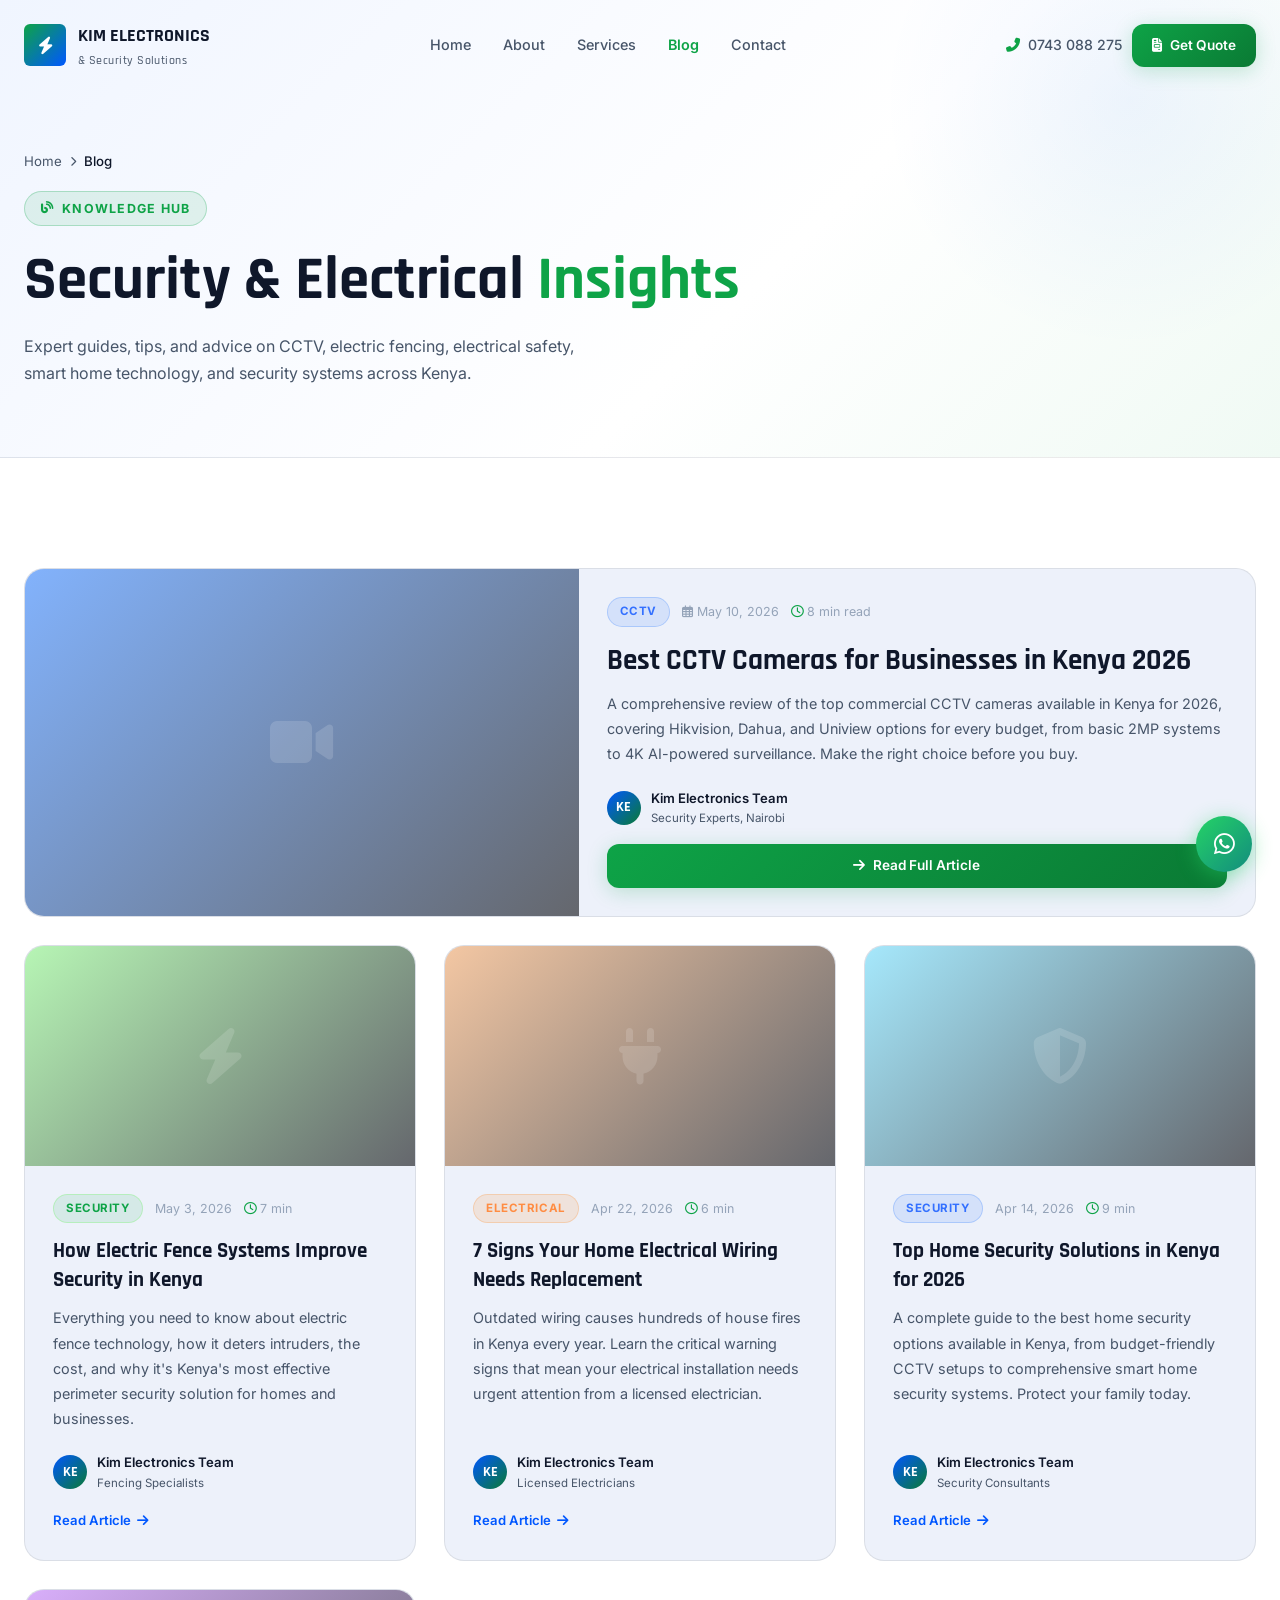
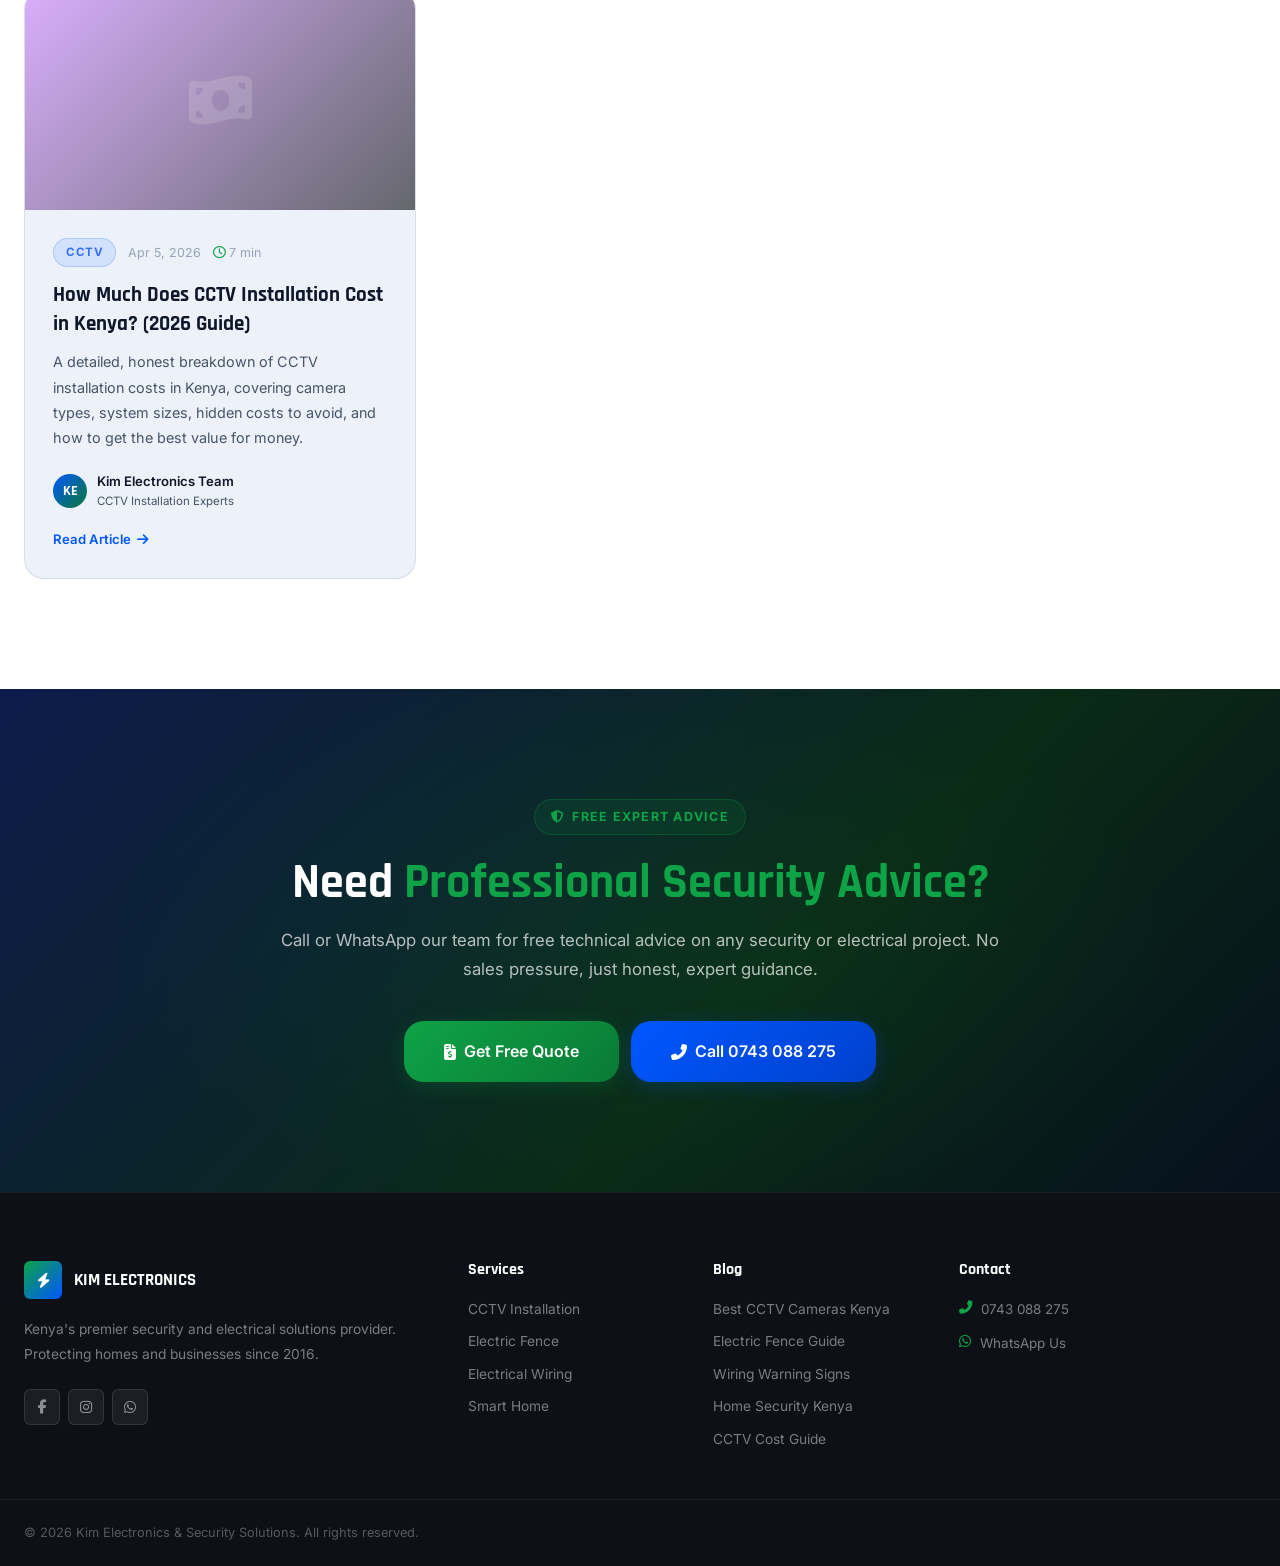
==== blog/index.html @ e2674913 "Initial commit: Kim Electronics & Security Solutions website Complete 14-file static website with wh" ====
<!DOCTYPE html>
<html lang="en">
<head>
  <meta charset="UTF-8">
  <meta name="viewport" content="width=device-width, initial-scale=1.0">
  <title>Security & Electrical Blog | Kim Electronics Kenya: Expert Tips & Guides</title>
  <meta name="description" content="Expert articles on CCTV installation, electric fencing, electrical safety, smart home technology and security systems in Kenya. Free guides from Kim Electronics.">
  <meta name="robots" content="index, follow">
  <link rel="canonical" href="https://kimelectronics.co.ke/blog/">
  <link rel="icon" type="image/svg+xml" href="../data:image/svg+xml,<svg xmlns='http://www.w3.org/2000/svg' viewBox='0 0 32 32'><rect width='32' height='32' rx='6' fill='%230066ff'/><text x='50%25' y='55%25' dominant-baseline='middle' text-anchor='middle' font-size='20' fill='%2339ff14'>⚡</text></svg>">
  <link rel="preconnect" href="https://fonts.googleapis.com">
  <link href="https://fonts.googleapis.com/css2?family=Inter:wght@300;400;500;600;700;800&family=Rajdhani:wght@400;500;600;700&display=swap" rel="stylesheet">
  <link rel="stylesheet" href="https://cdnjs.cloudflare.com/ajax/libs/font-awesome/6.5.0/css/all.min.css">
  <link rel="stylesheet" href="../css/style.css">
  <link rel="stylesheet" href="../css/blog.css">
</head>
<body>

<nav id="navbar">
  <div class="container">
    <div class="nav-inner">
      <a href="../index.html" class="nav-logo"><div class="nav-logo-icon"><i class="fas fa-bolt"></i></div><div class="nav-logo-text">KIM ELECTRONICS<span>& Security Solutions</span></div></a>
      <div class="nav-links"><a href="../index.html">Home</a><a href="../about.html">About</a><a href="../services.html">Services</a><a href="index.html" class="active">Blog</a><a href="../contact.html">Contact</a></div>
      <div class="nav-cta"><a href="tel:+254743088275" class="nav-phone"><i class="fas fa-phone-alt"></i> 0743 088 275</a><a href="../contact.html" class="btn btn-primary btn-sm"><i class="fas fa-file-invoice"></i> Get Quote</a></div>
      <button class="nav-toggle" id="nav-toggle" aria-label="Toggle menu"><span></span><span></span><span></span></button>
    </div>
    <div class="nav-mobile" id="nav-mobile"><a href="../index.html"><i class="fas fa-home"></i> Home</a><a href="../about.html"><i class="fas fa-info-circle"></i> About</a><a href="../services.html"><i class="fas fa-concierge-bell"></i> Services</a><a href="index.html"><i class="fas fa-blog"></i> Blog</a><a href="../contact.html"><i class="fas fa-envelope"></i> Contact</a><div class="mobile-cta"><a href="tel:+254743088275" class="btn btn-blue"><i class="fas fa-phone-alt"></i> Call Now</a><a href="https://wa.me/254743088275" class="btn btn-whatsapp" target="_blank" rel="noopener"><i class="fab fa-whatsapp"></i> WhatsApp</a></div></div>
  </div>
</nav>

<section class="page-header">
  <div class="container"><div class="page-header-content">
    <div class="breadcrumb"><a href="../index.html">Home</a><i class="fas fa-chevron-right"></i><span>Blog</span></div>
    <div class="section-tag"><i class="fas fa-blog"></i> Knowledge Hub</div>
    <h1>Security & Electrical <span class="highlight">Insights</span></h1>
    <p style="max-width:580px;color:var(--text-muted);margin-top:16px;">Expert guides, tips, and advice on CCTV, electric fencing, electrical safety, smart home technology, and security systems across Kenya.</p>
  </div></div>
</section>

<section class="section" style="background:var(--bg-primary)">
  <div class="container">
    <div class="blog-index-grid">

      <!-- Featured -->
      <article class="blog-index-card featured" data-aos>
        <div class="blog-index-thumb t1"><i class="fas fa-video" aria-hidden="true"></i></div>
        <div class="blog-index-body">
          <div class="blog-index-meta">
            <span class="blog-tag">CCTV</span>
            <span class="blog-date"><i class="far fa-calendar-alt"></i> May 10, 2026</span>
            <span class="blog-read-time"><i class="far fa-clock"></i> 8 min read</span>
          </div>
          <h2>Best CCTV Cameras for Businesses in Kenya 2026</h2>
          <p>A comprehensive review of the top commercial CCTV cameras available in Kenya for 2026, covering Hikvision, Dahua, and Uniview options for every budget, from basic 2MP systems to 4K AI-powered surveillance. Make the right choice before you buy.</p>
          <div class="blog-author">
            <div class="blog-author-avatar">KE</div>
            <div><div class="blog-author-name">Kim Electronics Team</div><div class="blog-author-role">Security Experts, Nairobi</div></div>
          </div>
          <a href="best-cctv-cameras-kenya.html" class="btn btn-primary btn-sm"><i class="fas fa-arrow-right"></i> Read Full Article</a>
        </div>
      </article>

      <!-- Post 2 -->
      <article class="blog-index-card" data-aos>
        <div class="blog-index-thumb t2"><i class="fas fa-bolt" aria-hidden="true"></i></div>
        <div class="blog-index-body">
          <div class="blog-index-meta"><span class="blog-tag green">Security</span><span class="blog-date">May 3, 2026</span><span class="blog-read-time"><i class="far fa-clock"></i> 7 min</span></div>
          <h2>How Electric Fence Systems Improve Security in Kenya</h2>
          <p>Everything you need to know about electric fence technology, how it deters intruders, the cost, and why it's Kenya's most effective perimeter security solution for homes and businesses.</p>
          <div class="blog-author"><div class="blog-author-avatar">KE</div><div><div class="blog-author-name">Kim Electronics Team</div><div class="blog-author-role">Fencing Specialists</div></div></div>
          <a href="electric-fence-security.html" class="blog-read-more">Read Article <i class="fas fa-arrow-right"></i></a>
        </div>
      </article>

      <!-- Post 3 -->
      <article class="blog-index-card" data-aos data-aos-delay="80">
        <div class="blog-index-thumb t3"><i class="fas fa-plug" aria-hidden="true"></i></div>
        <div class="blog-index-body">
          <div class="blog-index-meta"><span class="blog-tag" style="background:rgba(255,120,0,.12);border-color:rgba(255,120,0,.2);color:#ff8c42;">Electrical</span><span class="blog-date">Apr 22, 2026</span><span class="blog-read-time"><i class="far fa-clock"></i> 6 min</span></div>
          <h2>7 Signs Your Home Electrical Wiring Needs Replacement</h2>
          <p>Outdated wiring causes hundreds of house fires in Kenya every year. Learn the critical warning signs that mean your electrical installation needs urgent attention from a licensed electrician.</p>
          <div class="blog-author"><div class="blog-author-avatar">KE</div><div><div class="blog-author-name">Kim Electronics Team</div><div class="blog-author-role">Licensed Electricians</div></div></div>
          <a href="electrical-wiring-signs.html" class="blog-read-more">Read Article <i class="fas fa-arrow-right"></i></a>
        </div>
      </article>

      <!-- Post 4 -->
      <article class="blog-index-card" data-aos>
        <div class="blog-index-thumb t4"><i class="fas fa-shield-alt" aria-hidden="true"></i></div>
        <div class="blog-index-body">
          <div class="blog-index-meta"><span class="blog-tag">Security</span><span class="blog-date">Apr 14, 2026</span><span class="blog-read-time"><i class="far fa-clock"></i> 9 min</span></div>
          <h2>Top Home Security Solutions in Kenya for 2026</h2>
          <p>A complete guide to the best home security options available in Kenya, from budget-friendly CCTV setups to comprehensive smart home security systems. Protect your family today.</p>
          <div class="blog-author"><div class="blog-author-avatar">KE</div><div><div class="blog-author-name">Kim Electronics Team</div><div class="blog-author-role">Security Consultants</div></div></div>
          <a href="home-security-solutions-kenya.html" class="blog-read-more">Read Article <i class="fas fa-arrow-right"></i></a>
        </div>
      </article>

      <!-- Post 5 -->
      <article class="blog-index-card" data-aos data-aos-delay="80">
        <div class="blog-index-thumb t5"><i class="fas fa-money-bill-wave" aria-hidden="true"></i></div>
        <div class="blog-index-body">
          <div class="blog-index-meta"><span class="blog-tag">CCTV</span><span class="blog-date">Apr 5, 2026</span><span class="blog-read-time"><i class="far fa-clock"></i> 7 min</span></div>
          <h2>How Much Does CCTV Installation Cost in Kenya? (2026 Guide)</h2>
          <p>A detailed, honest breakdown of CCTV installation costs in Kenya, covering camera types, system sizes, hidden costs to avoid, and how to get the best value for money.</p>
          <div class="blog-author"><div class="blog-author-avatar">KE</div><div><div class="blog-author-name">Kim Electronics Team</div><div class="blog-author-role">CCTV Installation Experts</div></div></div>
          <a href="cctv-installation-cost-kenya.html" class="blog-read-more">Read Article <i class="fas fa-arrow-right"></i></a>
        </div>
      </article>

    </div>
  </div>
</section>

<!-- Newsletter / CTA -->
<section id="cta-section">
  <div class="container"><div class="cta-content" data-aos>
    <div class="section-tag" style="margin-bottom:20px;display:inline-flex"><i class="fas fa-shield-alt"></i> Free Expert Advice</div>
    <h2>Need <span class="highlight">Professional Security Advice?</span></h2>
    <p>Call or WhatsApp our team for free technical advice on any security or electrical project. No sales pressure, just honest, expert guidance.</p>
    <div class="cta-actions">
      <a href="../contact.html" class="btn btn-primary btn-lg"><i class="fas fa-file-invoice-dollar"></i> Get Free Quote</a>
      <a href="tel:+254743088275" class="btn btn-blue btn-lg"><i class="fas fa-phone-alt"></i> Call 0743 088 275</a>
    </div>
  </div></div>
</section>

<footer id="footer"><div class="footer-top"><div class="container"><div class="footer-grid">
  <div class="footer-brand"><div class="footer-logo"><div class="footer-logo-icon"><i class="fas fa-bolt"></i></div><span class="footer-logo-text">KIM ELECTRONICS</span></div><p>Kenya's premier security and electrical solutions provider. Protecting homes and businesses since 2016.</p><div class="footer-social"><a href="#" class="social-link"><i class="fab fa-facebook-f"></i></a><a href="#" class="social-link"><i class="fab fa-instagram"></i></a><a href="https://wa.me/254743088275" class="social-link" target="_blank"><i class="fab fa-whatsapp"></i></a></div></div>
  <div class="footer-col"><h4>Services</h4><div class="footer-links"><a href="../services.html#cctv">CCTV Installation</a><a href="../services.html#fence">Electric Fence</a><a href="../services.html#electrical">Electrical Wiring</a><a href="../services.html#smarthome">Smart Home</a></div></div>
  <div class="footer-col"><h4>Blog</h4><div class="footer-links"><a href="best-cctv-cameras-kenya.html">Best CCTV Cameras Kenya</a><a href="electric-fence-security.html">Electric Fence Guide</a><a href="electrical-wiring-signs.html">Wiring Warning Signs</a><a href="home-security-solutions-kenya.html">Home Security Kenya</a><a href="cctv-installation-cost-kenya.html">CCTV Cost Guide</a></div></div>
  <div class="footer-col"><h4>Contact</h4><div class="footer-contact-info"><div class="footer-contact-item"><i class="fas fa-phone-alt"></i><a href="tel:+254743088275">0743 088 275</a></div><div class="footer-contact-item"><i class="fab fa-whatsapp"></i><a href="https://wa.me/254743088275" target="_blank">WhatsApp Us</a></div></div></div>
</div></div></div><div class="footer-bottom"><div class="container"><div class="footer-bottom-inner"><div class="footer-copy">&copy; 2026 Kim Electronics & Security Solutions. All rights reserved.</div></div></div></div></footer>

<div id="whatsapp-float"><a href="https://wa.me/254743088275" class="whatsapp-btn" target="_blank" rel="noopener" aria-label="Chat on WhatsApp"><i class="fab fa-whatsapp"></i></a></div>

<script>
const nt=document.getElementById('nav-toggle'),nm=document.getElementById('nav-mobile');
if(nt&&nm){nt.addEventListener('click',()=>{const o=nm.style.display==='flex';nm.style.display=o?'none':'flex';nt.classList.toggle('open',!o);});}
window.addEventListener('scroll',()=>{document.getElementById('navbar').classList.toggle('scrolled',window.scrollY>60)},{passive:true});
const obs=new IntersectionObserver(e=>{e.forEach(en=>{if(en.isIntersecting){setTimeout(()=>en.target.classList.add('aos-animate'),parseInt(en.target.dataset.aosDelay||0));obs.unobserve(en.target);}});},{threshold:.1});
document.querySelectorAll('[data-aos]').forEach(el=>obs.observe(el));
</script>
</body>
</html>
---- css/style.css ----
/* =================================================================
   KIM ELECTRONICS & SECURITY SOLUTIONS — Main Stylesheet
   Light / White Theme
   ================================================================= */

@import url('https://fonts.googleapis.com/css2?family=Inter:wght@300;400;500;600;700;800&family=Rajdhani:wght@400;500;600;700&display=swap');

/* ── Variables ─────────────────────────────────────────────────── */
:root {
  /* Backgrounds — LIGHT */
  --bg-primary:   #ffffff;
  --bg-secondary: #f4f7fd;
  --bg-surface:   #edf1fa;
  --bg-surface-2: #e2e8f6;
  --bg-card:      #ffffff;

  /* Blue */
  --blue:         #0057ff;
  --blue-dark:    #0041cc;
  --blue-light:   #3370ff;
  --blue-glow:    rgba(0,87,255,0.10);
  --blue-glow-s:  rgba(0,87,255,0.22);

  /* Green — darker for white bg readability */
  --green:        #0ea347;
  --green-dark:   #0a7a34;
  --green-light:  #15c457;
  --green-glow:   rgba(14,163,71,0.10);
  --green-glow-s: rgba(14,163,71,0.22);

  /* Text */
  --white:        #ffffff;
  --text:         #0f172a;
  --text-muted:   #475569;
  --text-dim:     #94a3b8;

  /* Borders */
  --border:       rgba(0,0,0,0.08);
  --border-md:    rgba(0,0,0,0.14);

  /* Font families */
  --font-display: 'Rajdhani', sans-serif;
  --font-body:    'Inter', sans-serif;

  /* Radii */
  --radius-sm:    6px;
  --radius-md:    12px;
  --radius-lg:    20px;
  --radius-xl:    32px;

  /* Shadows */
  --shadow-sm:    0 2px 12px rgba(0,0,0,.06);
  --shadow-md:    0 8px 40px rgba(0,0,0,.10);
  --shadow-lg:    0 20px 80px rgba(0,0,0,.12);
  --shadow-blue:  0 8px 40px rgba(0,87,255,.15);
  --shadow-green: 0 8px 40px rgba(14,163,71,.15);

  /* Transitions */
  --t:            all .3s ease;
  --t-fast:       all .15s ease;
  --t-slow:       all .6s cubic-bezier(.25,.8,.25,1);

  --section-py:   110px;
}

/* ── Reset ─────────────────────────────────────────────────────── */
*, *::before, *::after { box-sizing: border-box; margin: 0; padding: 0; }
html { scroll-behavior: smooth; font-size: 16px; }
body {
  font-family: var(--font-body);
  background: var(--bg-primary);
  color: var(--text);
  line-height: 1.7;
  overflow-x: hidden;
}
a { color: inherit; text-decoration: none; }
img { max-width: 100%; display: block; }
ul { list-style: none; }
button, input, textarea, select { font-family: var(--font-body); border: none; outline: none; }
button { cursor: pointer; }

/* ── Typography ────────────────────────────────────────────────── */
h1,h2,h3,h4,h5 {
  font-family: var(--font-display);
  font-weight: 700;
  line-height: 1.2;
  color: var(--text);
}
h1 { font-size: clamp(2.2rem, 5vw, 3.8rem); }
h2 { font-size: clamp(1.8rem, 3.5vw, 2.8rem); }
h3 { font-size: clamp(1.2rem, 2vw, 1.55rem); }
h4 { font-size: 1.1rem; }
p  { color: var(--text-muted); }

/* ── Utilities ─────────────────────────────────────────────────── */
.container    { max-width: 1280px; margin: 0 auto; padding: 0 24px; }
.container-sm { max-width: 900px; margin: 0 auto; padding: 0 24px; }
.section      { padding: var(--section-py) 0; }
.section-sm   { padding: 70px 0; }

.section-tag {
  display: inline-flex; align-items: center; gap: 8px;
  background: var(--green-glow);
  border: 1px solid rgba(14,163,71,.25);
  color: var(--green);
  font-size: .78rem; font-weight: 700; letter-spacing: .1em;
  text-transform: uppercase; padding: 6px 16px; border-radius: 50px;
  margin-bottom: 18px;
}
.section-header { margin-bottom: 60px; }
.section-header.center { text-align: center; }
.section-header h2 { margin-bottom: 14px; }
.section-header p { color: var(--text-muted); max-width: 620px; font-size: 1.05rem; }
.section-header.center p { margin: 0 auto; }

.highlight      { color: var(--green); }
.highlight-blue { color: var(--blue-light); }

.badge {
  display: inline-block;
  background: var(--blue-glow); border: 1px solid rgba(0,87,255,.2);
  color: var(--blue); font-size: .75rem; font-weight: 600;
  padding: 4px 12px; border-radius: 50px;
}

/* ── Buttons ───────────────────────────────────────────────────── */
.btn {
  display: inline-flex; align-items: center; justify-content: center; gap: 8px;
  padding: 14px 30px; border-radius: var(--radius-md);
  font-weight: 600; font-size: .95rem;
  transition: var(--t); white-space: nowrap;
  position: relative; overflow: hidden;
}
.btn-primary {
  background: linear-gradient(135deg, var(--green), var(--green-dark));
  color: #ffffff;
  box-shadow: 0 4px 20px var(--green-glow-s);
}
.btn-primary:hover { box-shadow: 0 8px 40px rgba(14,163,71,.4); transform: translateY(-2px); }
.btn-blue {
  background: linear-gradient(135deg, var(--blue), var(--blue-dark));
  color: #ffffff; box-shadow: 0 4px 20px var(--blue-glow-s);
}
.btn-blue:hover { box-shadow: 0 8px 40px rgba(0,87,255,.4); transform: translateY(-2px); }
.btn-outline {
  background: transparent; border: 2px solid var(--border-md); color: var(--text);
}
.btn-outline:hover { border-color: var(--green); color: var(--green); }
.btn-whatsapp {
  background: linear-gradient(135deg, #25d366, #128c7e);
  color: #ffffff; box-shadow: 0 4px 20px rgba(37,211,102,.25);
}
.btn-whatsapp:hover { box-shadow: 0 8px 40px rgba(37,211,102,.45); transform: translateY(-2px); }
.btn-lg { padding: 17px 40px; font-size: 1rem; border-radius: var(--radius-lg); }
.btn-sm { padding: 10px 20px; font-size: .85rem; }

/* ── Navigation ────────────────────────────────────────────────── */
#navbar {
  position: fixed; top: 0; left: 0; right: 0; z-index: 1000;
  padding: 20px 0; transition: var(--t-slow);
}
#navbar.scrolled {
  background: rgba(255,255,255,.97);
  backdrop-filter: blur(20px);
  padding: 12px 0;
  border-bottom: 1px solid var(--border);
  box-shadow: 0 4px 24px rgba(0,0,0,.06);
}
.nav-inner {
  display: flex; align-items: center; justify-content: space-between; gap: 24px;
}
.nav-logo { display: flex; align-items: center; gap: 12px; flex-shrink: 0; }
.nav-logo-icon {
  width: 42px; height: 42px;
  background: linear-gradient(135deg, var(--green), var(--blue));
  border-radius: var(--radius-sm);
  display: flex; align-items: center; justify-content: center;
  font-size: 1.1rem; color: #fff;
}
.nav-logo-text {
  font-family: var(--font-display); font-weight: 700; font-size: 1.15rem;
  color: var(--text);
}
.nav-logo-text span { color: var(--text-muted); display: block; font-size: .72rem; font-weight: 500; letter-spacing: .04em; }
.nav-links { display: flex; align-items: center; gap: 4px; }
.nav-links a {
  padding: 8px 14px; border-radius: var(--radius-sm);
  font-size: .9rem; font-weight: 500; color: var(--text-muted); transition: var(--t-fast);
}
.nav-links a:hover, .nav-links a.active { color: var(--text); }
.nav-links a.active {
  color: var(--green); font-weight: 600;
}
.nav-cta { display: flex; align-items: center; gap: 10px; }
.nav-phone { display: flex; align-items: center; gap: 8px; color: var(--text-muted); font-size: .88rem; font-weight: 500; transition: var(--t-fast); }
.nav-phone:hover { color: var(--green); }
.nav-phone i { color: var(--green); }
.nav-toggle { display: none; flex-direction: column; gap: 5px; background: none; padding: 6px; }
.nav-toggle span { display: block; width: 24px; height: 2px; background: var(--text); border-radius: 2px; transition: var(--t); }
.nav-toggle.open span:nth-child(1) { transform: rotate(45deg) translate(5px,5px); }
.nav-toggle.open span:nth-child(2) { opacity: 0; }
.nav-toggle.open span:nth-child(3) { transform: rotate(-45deg) translate(5px,-5px); }
.nav-mobile {
  display: none; flex-direction: column; gap: 4px;
  background: var(--bg-primary); border-top: 1px solid var(--border);
  padding: 16px 24px; margin-top: 12px; box-shadow: 0 8px 24px rgba(0,0,0,.08);
}
.nav-mobile a { padding: 12px 16px; border-radius: var(--radius-sm); font-weight: 500; color: var(--text-muted); transition: var(--t-fast); display: flex; align-items: center; gap: 10px; }
.nav-mobile a:hover { background: var(--bg-secondary); color: var(--text); }
.nav-mobile .mobile-cta { margin-top: 12px; display: flex; flex-direction: column; gap: 10px; }

/* ── Hero Section ──────────────────────────────────────────────── */
#hero {
  min-height: 100vh;
  background: linear-gradient(150deg, #f0f5ff 0%, #ffffff 55%, #f0faf4 100%);
  display: flex; align-items: center;
  padding: 120px 0 80px;
  position: relative; overflow: hidden;
}
#hero::before {
  content: '';
  position: absolute; top: -200px; right: -200px;
  width: 700px; height: 700px; border-radius: 50%;
  background: radial-gradient(circle, rgba(0,87,255,.06) 0%, transparent 70%);
  pointer-events: none;
}
#hero::after {
  content: '';
  position: absolute; bottom: -100px; left: -100px;
  width: 500px; height: 500px; border-radius: 50%;
  background: radial-gradient(circle, rgba(14,163,71,.06) 0%, transparent 70%);
  pointer-events: none;
}
.hero-grid {
  display: grid; grid-template-columns: 1fr 1fr;
  gap: 60px; align-items: center;
  position: relative; z-index: 1;
}
.hero-content {}
.hero-tag {
  display: inline-flex; align-items: center; gap: 10px;
  background: rgba(14,163,71,.08); border: 1px solid rgba(14,163,71,.2);
  color: var(--green); font-size: .78rem; font-weight: 700; letter-spacing: .1em;
  text-transform: uppercase; padding: 8px 18px; border-radius: 50px; margin-bottom: 24px;
}
.hero-tag-dot {
  width: 8px; height: 8px; border-radius: 50%; background: var(--green);
  animation: pulse-green 2s infinite;
}
@keyframes pulse-green {
  0%,100% { box-shadow: 0 0 0 0 rgba(14,163,71,.5); }
  50%      { box-shadow: 0 0 0 8px rgba(14,163,71,0); }
}
.hero-title { margin-bottom: 20px; letter-spacing: -.01em; color: var(--text); }
.hero-title .line-2 { color: var(--green); }
.hero-subtitle { font-size: clamp(.95rem, 1.6vw, 1.1rem); color: var(--text-muted); max-width: 560px; margin-bottom: 36px; line-height: 1.8; }
.hero-actions { display: flex; flex-wrap: wrap; gap: 12px; margin-bottom: 50px; }
.hero-stats { display: flex; flex-wrap: wrap; gap: 36px; }
.hero-stat { display: flex; flex-direction: column; gap: 4px; }
.hero-stat-num { font-family: var(--font-display); font-size: 2rem; font-weight: 700; color: var(--text); line-height: 1; }
.hero-stat-num span { color: var(--green); }
.hero-stat-label { font-size: .78rem; color: var(--text-muted); font-weight: 500; letter-spacing: .05em; text-transform: uppercase; }

/* Hero visual */
.hero-visual { position: relative; }
.hero-img-frame {
  border-radius: var(--radius-xl);
  overflow: hidden;
  box-shadow: var(--shadow-lg), 0 0 0 6px rgba(255,255,255,.8);
  aspect-ratio: 4/5;
  position: relative;
}
.hero-img-frame img { width: 100%; height: 100%; object-fit: cover; }
.hero-img-frame::after {
  content: '';
  position: absolute; inset: 0;
  background: linear-gradient(180deg, transparent 60%, rgba(0,0,0,.25) 100%);
}
.hero-float-badge {
  position: absolute; z-index: 2;
  background: #ffffff;
  border: 1px solid var(--border);
  border-radius: var(--radius-md);
  padding: 14px 18px;
  display: flex; align-items: center; gap: 12px;
  box-shadow: var(--shadow-md);
}
.hero-float-badge.b1 { bottom: 28px; left: -24px; }
.hero-float-badge.b2 { top: 32px; right: -24px; }
.hero-float-icon {
  width: 40px; height: 40px; border-radius: var(--radius-sm); flex-shrink: 0;
  display: flex; align-items: center; justify-content: center; font-size: 1.1rem;
}
.hero-float-icon.green { background: rgba(14,163,71,.1); color: var(--green); }
.hero-float-icon.blue  { background: var(--blue-glow); color: var(--blue); }
.hero-float-num  { font-family: var(--font-display); font-size: 1.35rem; font-weight: 700; color: var(--text); line-height: 1; }
.hero-float-lbl  { font-size: .74rem; color: var(--text-muted); margin-top: 2px; }

/* ── Trust Bar ─────────────────────────────────────────────────── */
#trust-bar {
  background: var(--bg-secondary);
  border-top: 1px solid var(--border);
  border-bottom: 1px solid var(--border);
  padding: 22px 0;
}
.trust-inner { display: flex; align-items: center; justify-content: space-between; gap: 24px; flex-wrap: wrap; }
.trust-label { color: var(--text-dim); font-size: .78rem; font-weight: 700; letter-spacing: .08em; text-transform: uppercase; white-space: nowrap; }
.trust-logos { display: flex; align-items: center; gap: 32px; flex-wrap: wrap; }
.trust-logo { display: flex; align-items: center; gap: 7px; color: var(--text-dim); font-size: .82rem; font-weight: 600; transition: var(--t); }
.trust-logo:hover { color: var(--text-muted); }
.trust-logo i { font-size: 1rem; color: var(--green); }

/* ── Stats Section ─────────────────────────────────────────────── */
#stats {
  background: var(--bg-primary);
  padding: 80px 0;
  border-bottom: 1px solid var(--border);
}
.stats-grid { display: grid; grid-template-columns: repeat(4, 1fr); gap: 0; }
.stat-card {
  text-align: center; padding: 40px 24px;
  border-right: 1px solid var(--border);
  transition: var(--t);
}
.stat-card:last-child { border-right: none; }
.stat-card:hover { background: var(--bg-secondary); }
.stat-icon {
  width: 56px; height: 56px; border-radius: var(--radius-md);
  background: var(--green-glow); border: 1px solid rgba(14,163,71,.2);
  display: flex; align-items: center; justify-content: center;
  margin: 0 auto 18px; font-size: 1.35rem; color: var(--green);
}
.stat-number { font-family: var(--font-display); font-size: 3rem; font-weight: 700; color: var(--text); line-height: 1; margin-bottom: 8px; }
.stat-number .suffix { color: var(--green); }
.stat-label { color: var(--text-muted); font-size: .88rem; font-weight: 500; }

/* ── About Section ─────────────────────────────────────────────── */
#about { background: var(--bg-secondary); }
.about-grid { display: grid; grid-template-columns: 1fr 1fr; gap: 80px; align-items: center; }
.about-visual { position: relative; }
.about-img-wrap {
  border-radius: var(--radius-xl);
  overflow: hidden; aspect-ratio: 4/5;
  box-shadow: var(--shadow-lg);
  position: relative;
}
.about-img-wrap img { width: 100%; height: 100%; object-fit: cover; }
.about-badge-1, .about-badge-2 {
  position: absolute; z-index: 2;
  background: var(--bg-card); border: 1px solid var(--border);
  border-radius: var(--radius-md); padding: 14px 20px;
  display: flex; align-items: center; gap: 12px;
  box-shadow: var(--shadow-md);
}
.about-badge-1 { bottom: 28px; left: -30px; }
.about-badge-2 { top: 36px; right: -30px; }
.about-badge-icon {
  width: 38px; height: 38px; border-radius: var(--radius-sm); flex-shrink: 0;
  display: flex; align-items: center; justify-content: center; font-size: 1rem;
}
.about-badge-icon        { background: var(--green-glow); border: 1px solid rgba(14,163,71,.2); color: var(--green); }
.about-badge-icon.blue   { background: var(--blue-glow); border-color: rgba(0,87,255,.2); color: var(--blue); }
.about-badge-num { font-family: var(--font-display); font-size: 1.3rem; font-weight: 700; color: var(--text); line-height: 1; }
.about-badge-txt { font-size: .74rem; color: var(--text-muted); font-weight: 500; margin-top: 2px; }

.about-content h2 { margin-bottom: 18px; }
.about-content > p { color: var(--text-muted); font-size: 1rem; margin-bottom: 14px; }
.about-features { display: grid; grid-template-columns: 1fr 1fr; gap: 14px; margin: 28px 0 36px; }
.about-feature { display: flex; align-items: flex-start; gap: 12px; }
.about-feature-icon {
  width: 34px; height: 34px; flex-shrink: 0;
  background: var(--green-glow); border: 1px solid rgba(14,163,71,.2);
  border-radius: var(--radius-sm); display: flex; align-items: center; justify-content: center;
  color: var(--green); font-size: .88rem;
}
.about-feature h4 { font-size: .92rem; margin-bottom: 3px; color: var(--text); }
.about-feature p  { font-size: .81rem; color: var(--text-muted); }

/* ── Services ──────────────────────────────────────────────────── */
#services { background: var(--bg-primary); }
.services-grid { display: grid; grid-template-columns: repeat(auto-fill, minmax(280px, 1fr)); gap: 20px; }
.service-card {
  background: var(--bg-card);
  border: 1px solid var(--border);
  border-radius: var(--radius-lg);
  padding: 30px 26px;
  transition: var(--t); cursor: default;
  box-shadow: var(--shadow-sm);
}
.service-card:hover {
  border-color: rgba(14,163,71,.3);
  transform: translateY(-6px);
  box-shadow: var(--shadow-md), 0 0 0 3px rgba(14,163,71,.06);
}
.service-card-top { display: flex; align-items: flex-start; justify-content: space-between; margin-bottom: 18px; }
.service-icon {
  width: 56px; height: 56px; border-radius: var(--radius-md);
  background: var(--green-glow); border: 1px solid rgba(14,163,71,.2);
  display: flex; align-items: center; justify-content: center;
  font-size: 1.4rem; color: var(--green); transition: var(--t);
}
.service-card:hover .service-icon { background: rgba(14,163,71,.18); box-shadow: 0 0 20px var(--green-glow-s); }
.service-num { font-family: var(--font-display); font-size: 2.8rem; font-weight: 700; color: rgba(0,0,0,.05); line-height: 1; }
.service-card h3 { font-size: 1.1rem; margin-bottom: 8px; color: var(--text); }
.service-card p  { font-size: .87rem; color: var(--text-muted); line-height: 1.7; margin-bottom: 18px; }
.service-features { display: flex; flex-direction: column; gap: 7px; }
.service-feature { display: flex; align-items: center; gap: 8px; font-size: .81rem; color: var(--text-muted); }
.service-feature i { color: var(--green); font-size: .7rem; flex-shrink: 0; }
.service-cta-row { margin-top: 20px; padding-top: 18px; border-top: 1px solid var(--border); }
.service-link { display: inline-flex; align-items: center; gap: 7px; color: var(--green); font-size: .87rem; font-weight: 600; transition: var(--t-fast); }
.service-link:hover { gap: 13px; }

/* ── Why Choose Us ─────────────────────────────────────────────── */
#why { background: var(--bg-secondary); }
.why-grid { display: grid; grid-template-columns: 1fr 1fr; gap: 60px; align-items: center; }
.why-left h2 { margin-bottom: 18px; }
.why-left > p { color: var(--text-muted); font-size: 1rem; margin-bottom: 36px; }
.why-features { display: flex; flex-direction: column; gap: 16px; }
.why-feature {
  display: flex; align-items: flex-start; gap: 16px; padding: 18px 20px;
  background: var(--bg-card); border: 1px solid var(--border);
  border-radius: var(--radius-md); transition: var(--t); box-shadow: var(--shadow-sm);
}
.why-feature:hover { border-color: rgba(14,163,71,.25); box-shadow: var(--shadow-md); }
.why-feature-icon {
  width: 46px; height: 46px; flex-shrink: 0; border-radius: var(--radius-sm);
  display: flex; align-items: center; justify-content: center; font-size: 1.1rem;
}
.why-feature-icon.green { background: var(--green-glow); border: 1px solid rgba(14,163,71,.2); color: var(--green); }
.why-feature-icon.blue  { background: var(--blue-glow); border: 1px solid rgba(0,87,255,.2); color: var(--blue); }
.why-feature h4 { margin-bottom: 4px; font-size: .97rem; color: var(--text); }
.why-feature p  { font-size: .84rem; color: var(--text-muted); }
.why-right-grid { display: grid; grid-template-columns: 1fr 1fr; gap: 16px; }
.why-card {
  background: var(--bg-card); border: 1px solid var(--border); border-radius: var(--radius-lg);
  padding: 26px 22px; text-align: center; transition: var(--t); box-shadow: var(--shadow-sm);
}
.why-card:hover { border-color: rgba(0,87,255,.2); transform: translateY(-4px); box-shadow: var(--shadow-blue); }
.why-card.featured {
  background: linear-gradient(135deg, rgba(0,87,255,.05), rgba(14,163,71,.04));
  border-color: rgba(0,87,255,.15); grid-column: span 2;
}
.why-card-icon { width: 60px; height: 60px; border-radius: var(--radius-md); margin: 0 auto 14px; display: flex; align-items: center; justify-content: center; font-size: 1.5rem; }
.why-card-icon.green { background: var(--green-glow); border: 1px solid rgba(14,163,71,.2); color: var(--green); }
.why-card-icon.blue  { background: var(--blue-glow); border: 1px solid rgba(0,87,255,.2); color: var(--blue); }
.why-card h4 { margin-bottom: 8px; color: var(--text); font-size: .97rem; }
.why-card p  { font-size: .82rem; color: var(--text-muted); }

/* ── Gallery ───────────────────────────────────────────────────── */
#gallery { background: var(--bg-primary); }
.gallery-filter { display: flex; flex-wrap: wrap; gap: 10px; margin-bottom: 36px; }
.filter-btn {
  padding: 8px 20px; border-radius: 50px;
  background: var(--bg-secondary); border: 1px solid var(--border);
  color: var(--text-muted); font-size: .84rem; font-weight: 500; transition: var(--t-fast);
}
.filter-btn:hover, .filter-btn.active {
  background: var(--green-glow); border-color: rgba(14,163,71,.3); color: var(--green);
}
.gallery-grid {
  display: grid; grid-template-columns: repeat(3, 1fr);
  gap: 14px;
}
.gallery-item {
  position: relative; border-radius: var(--radius-md); overflow: hidden;
  cursor: pointer; aspect-ratio: 4/3;
  box-shadow: var(--shadow-sm); transition: var(--t);
}
.gallery-item:nth-child(1) { grid-column: span 2; aspect-ratio: 16/9; }
.gallery-item:nth-child(5) { grid-column: span 2; aspect-ratio: 16/9; }
.gallery-item:hover { transform: scale(1.02); box-shadow: var(--shadow-md); }
.gallery-item img { width: 100%; height: 100%; object-fit: cover; display: block; }
.gallery-item .gallery-bg {
  width: 100%; height: 100%;
  display: flex; align-items: center; justify-content: center;
  font-size: 3rem; color: rgba(255,255,255,.5);
  position: relative;
}
.gallery-item .gallery-bg::before { content: ''; position: absolute; inset: 0; }
.gallery-bg.cctv::before    { background: linear-gradient(135deg, rgba(0,87,255,.55), rgba(10,11,15,.7)); }
.gallery-bg.fence::before   { background: linear-gradient(135deg, rgba(14,163,71,.45), rgba(10,11,15,.7)); }
.gallery-bg.electric::before{ background: linear-gradient(135deg, rgba(255,160,0,.5), rgba(10,11,15,.7)); }
.gallery-bg.smart::before   { background: linear-gradient(135deg, rgba(0,180,255,.5), rgba(10,11,15,.7)); }
.gallery-bg.network::before { background: linear-gradient(135deg, rgba(0,220,160,.4), rgba(10,11,15,.7)); }
.gallery-overlay {
  position: absolute; inset: 0; z-index: 1;
  background: rgba(0,0,0,0); transition: var(--t);
  display: flex; align-items: flex-end;
}
.gallery-item:hover .gallery-overlay { background: rgba(0,0,0,.45); }
.gallery-info { padding: 18px; opacity: 0; transform: translateY(8px); transition: var(--t); }
.gallery-item:hover .gallery-info { opacity: 1; transform: translateY(0); }
.gallery-info h4 { font-size: .92rem; color: #fff; margin-bottom: 3px; }
.gallery-info p  { font-size: .77rem; color: rgba(255,255,255,.75); }
.gallery-zoom {
  position: absolute; top: 12px; right: 12px; z-index: 2;
  width: 34px; height: 34px; border-radius: 50%;
  background: rgba(255,255,255,.9); backdrop-filter: blur(4px);
  display: flex; align-items: center; justify-content: center;
  color: var(--text); font-size: .85rem;
  opacity: 0; transform: scale(.8); transition: var(--t);
}
.gallery-item:hover .gallery-zoom { opacity: 1; transform: scale(1); }

/* ── Videos Section ────────────────────────────────────────────── */
#videos { background: var(--bg-secondary); }
.videos-grid { display: grid; grid-template-columns: repeat(3, 1fr); gap: 24px; }
.video-card {
  background: var(--bg-card); border: 1px solid var(--border);
  border-radius: var(--radius-lg); overflow: hidden;
  box-shadow: var(--shadow-sm); transition: var(--t);
}
.video-card:hover { transform: translateY(-5px); box-shadow: var(--shadow-md); }
.video-thumb {
  position: relative; aspect-ratio: 16/9;
  display: flex; align-items: center; justify-content: center;
  overflow: hidden;
}
.video-thumb img { position: absolute; inset: 0; width: 100%; height: 100%; object-fit: cover; }
.video-thumb-bg {
  width: 100%; height: 100%;
  display: flex; align-items: center; justify-content: center;
}
.video-thumb-bg.v1 { background: linear-gradient(135deg, #0d1b4b, #0057ff55); }
.video-thumb-bg.v2 { background: linear-gradient(135deg, #0d2a1a, #0ea34755); }
.video-thumb-bg.v3 { background: linear-gradient(135deg, #1a0d2a, #7c3aed55); }
.video-play-btn {
  position: absolute;
  width: 60px; height: 60px; border-radius: 50%;
  background: rgba(255,255,255,.95);
  display: flex; align-items: center; justify-content: center;
  font-size: 1.3rem; color: var(--blue);
  box-shadow: 0 4px 20px rgba(0,0,0,.3);
  transition: var(--t); z-index: 2;
}
.video-play-btn i { margin-left: 4px; }
.video-card:hover .video-play-btn { transform: scale(1.12); box-shadow: 0 8px 32px rgba(0,0,0,.4); }
.video-duration {
  position: absolute; bottom: 10px; right: 10px; z-index: 2;
  background: rgba(0,0,0,.75); color: #fff;
  font-size: .72rem; font-weight: 600; padding: 3px 8px; border-radius: 4px;
}
.video-card-body { padding: 20px; }
.video-card-body h4 { font-size: .95rem; color: var(--text); margin-bottom: 6px; line-height: 1.4; }
.video-card-body p { font-size: .82rem; color: var(--text-muted); }
.video-card-meta { display: flex; align-items: center; gap: 12px; margin-top: 12px; }
.video-card-meta span { font-size: .75rem; color: var(--text-dim); display: flex; align-items: center; gap: 4px; }
.video-card-meta i { color: var(--green); }

/* ── Testimonials ──────────────────────────────────────────────── */
#testimonials { background: var(--bg-primary); }
.testimonials-grid { display: grid; grid-template-columns: repeat(3, 1fr); gap: 22px; }
.testimonial-card {
  background: var(--bg-card); border: 1px solid var(--border);
  border-radius: var(--radius-lg); padding: 28px;
  transition: var(--t); box-shadow: var(--shadow-sm);
}
.testimonial-card:hover { border-color: rgba(14,163,71,.2); transform: translateY(-4px); box-shadow: var(--shadow-md); }
.testimonial-card.featured {
  background: linear-gradient(135deg, rgba(0,87,255,.04), rgba(14,163,71,.03));
  border-color: rgba(0,87,255,.15); grid-row: span 2;
}
.testimonial-quote-icon { font-size: 1.8rem; color: var(--green); opacity: .3; margin-bottom: 14px; }
.testimonial-stars { display: flex; gap: 4px; margin-bottom: 14px; }
.testimonial-stars i { color: #f59e0b; font-size: .88rem; }
.testimonial-text { color: var(--text-muted); font-size: .91rem; line-height: 1.8; margin-bottom: 22px; font-style: italic; }
.testimonial-text.large { font-size: 1rem; }
.testimonial-author { display: flex; align-items: center; gap: 12px; }
.testimonial-avatar {
  width: 44px; height: 44px; border-radius: 50%;
  background: linear-gradient(135deg, var(--blue), var(--green-dark));
  display: flex; align-items: center; justify-content: center;
  font-family: var(--font-display); font-size: 1rem; font-weight: 700; color: #fff; flex-shrink: 0;
}
.testimonial-name { font-weight: 600; font-size: .93rem; color: var(--text); }
.testimonial-role { font-size: .77rem; color: var(--text-muted); }
.testimonials-cta { text-align: center; margin-top: 48px; display: flex; align-items: center; justify-content: center; gap: 22px; flex-wrap: wrap; }
.rating-badge {
  display: flex; align-items: center; gap: 10px; padding: 12px 22px;
  background: var(--bg-card); border: 1px solid var(--border);
  border-radius: 50px; box-shadow: var(--shadow-sm);
}
.rating-num { font-family: var(--font-display); font-size: 1.4rem; font-weight: 700; color: var(--text); }
.rating-stars { display: flex; flex-direction: column; gap: 2px; }
.rating-stars span { display: flex; gap: 2px; }
.rating-stars span i { color: #f59e0b; font-size: .68rem; }
.rating-count { font-size: .75rem; color: var(--text-muted); }

/* ── FAQ ───────────────────────────────────────────────────────── */
#faq { background: var(--bg-secondary); }
.faq-grid { display: grid; grid-template-columns: 1fr 1fr; gap: 14px; }
.faq-item {
  background: var(--bg-card); border: 1px solid var(--border);
  border-radius: var(--radius-md); overflow: hidden;
  transition: var(--t); box-shadow: var(--shadow-sm);
}
.faq-item.open { border-color: rgba(14,163,71,.3); box-shadow: var(--shadow-md); }
.faq-question {
  display: flex; align-items: center; justify-content: space-between; gap: 14px;
  padding: 20px 22px; cursor: pointer; transition: var(--t-fast);
}
.faq-question:hover { background: var(--bg-secondary); }
.faq-question h4 { font-size: .93rem; font-weight: 600; flex: 1; color: var(--text); }
.faq-toggle {
  width: 28px; height: 28px; flex-shrink: 0; border-radius: 50%;
  background: var(--bg-secondary); border: 1px solid var(--border);
  display: flex; align-items: center; justify-content: center;
  color: var(--green); font-size: .72rem; transition: var(--t);
}
.faq-item.open .faq-toggle { background: var(--green-glow); border-color: rgba(14,163,71,.3); transform: rotate(45deg); }
.faq-answer { max-height: 0; overflow: hidden; transition: max-height .4s ease; }
.faq-item.open .faq-answer { max-height: 300px; }
.faq-answer-inner {
  padding: 0 22px 20px; padding-top: 14px;
  color: var(--text-muted); font-size: .88rem; line-height: 1.75;
  border-top: 1px solid var(--border);
}

/* ── Blog Preview ──────────────────────────────────────────────── */
#blog-preview { background: var(--bg-primary); }
.blog-grid { display: grid; grid-template-columns: repeat(3, 1fr); gap: 22px; }
.blog-card {
  background: var(--bg-card); border: 1px solid var(--border);
  border-radius: var(--radius-lg); overflow: hidden;
  transition: var(--t); box-shadow: var(--shadow-sm);
}
.blog-card:hover { transform: translateY(-6px); border-color: rgba(0,87,255,.2); box-shadow: var(--shadow-blue); }
.blog-thumb {
  height: 200px; display: flex; align-items: center; justify-content: center;
  font-size: 3rem; color: rgba(255,255,255,.5); position: relative; overflow: hidden;
}
.blog-thumb img { width: 100%; height: 100%; object-fit: cover; position: absolute; inset: 0; }
.blog-thumb::before { content: ''; position: absolute; inset: 0; z-index: 1; }
.blog-thumb.t1::before { background: linear-gradient(135deg, rgba(0,87,255,.5), rgba(10,11,15,.6)); }
.blog-thumb.t2::before { background: linear-gradient(135deg, rgba(14,163,71,.4), rgba(10,11,15,.6)); }
.blog-thumb.t3::before { background: linear-gradient(135deg, rgba(255,120,0,.45), rgba(10,11,15,.6)); }
.blog-thumb i { position: relative; z-index: 2; }
.blog-body { padding: 22px; }
.blog-meta { display: flex; align-items: center; gap: 10px; margin-bottom: 10px; }
.blog-cat {
  padding: 3px 10px; border-radius: 50px;
  background: var(--blue-glow); border: 1px solid rgba(0,87,255,.15);
  color: var(--blue); font-size: .71rem; font-weight: 700; text-transform: uppercase;
}
.blog-date { font-size: .77rem; color: var(--text-dim); }
.blog-card h3 { font-size: .97rem; margin-bottom: 8px; color: var(--text); line-height: 1.4; }
.blog-card p  { font-size: .84rem; color: var(--text-muted); line-height: 1.7; margin-bottom: 14px; }
.blog-read-more { display: inline-flex; align-items: center; gap: 6px; color: var(--blue); font-size: .82rem; font-weight: 600; transition: var(--t-fast); }
.blog-read-more:hover { gap: 12px; }
.blog-view-all { text-align: center; margin-top: 48px; }

/* ── CTA Section ───────────────────────────────────────────────── */
#cta-section {
  background: linear-gradient(135deg, #0d1b4b 0%, #0a2a16 60%, #06101e 100%);
  padding: var(--section-py) 0; position: relative; overflow: hidden;
}
#cta-section::before {
  content: ''; position: absolute; inset: 0;
  background: radial-gradient(ellipse 60% 80% at 50% 50%, rgba(14,163,71,.08), transparent 70%);
}
.cta-content { text-align: center; position: relative; z-index: 1; max-width: 720px; margin: 0 auto; }
.cta-content h2 { font-size: clamp(1.9rem, 4vw, 3rem); margin-bottom: 14px; color: #fff; }
.cta-content p { color: rgba(255,255,255,.7); font-size: 1.05rem; margin-bottom: 38px; }
.cta-actions { display: flex; flex-wrap: wrap; gap: 12px; justify-content: center; }

/* ── Contact Section ───────────────────────────────────────────── */
#contact { background: var(--bg-secondary); }
.contact-grid { display: grid; grid-template-columns: 1fr 1.5fr; gap: 60px; align-items: start; }
.contact-info h3 { font-size: 1.5rem; margin-bottom: 10px; color: var(--text); }
.contact-info > p { color: var(--text-muted); font-size: .93rem; margin-bottom: 28px; }
.contact-cards { display: flex; flex-direction: column; gap: 12px; margin-bottom: 28px; }
.contact-card {
  display: flex; align-items: center; gap: 14px; padding: 16px 18px;
  background: var(--bg-card); border: 1px solid var(--border);
  border-radius: var(--radius-md); transition: var(--t); box-shadow: var(--shadow-sm);
}
.contact-card:hover { border-color: rgba(14,163,71,.25); box-shadow: var(--shadow-md); }
.contact-card-icon {
  width: 42px; height: 42px; flex-shrink: 0; border-radius: var(--radius-sm);
  display: flex; align-items: center; justify-content: center; font-size: 1rem;
}
.contact-card-icon.green { background: var(--green-glow); border: 1px solid rgba(14,163,71,.2); color: var(--green); }
.contact-card-icon.blue  { background: var(--blue-glow); border: 1px solid rgba(0,87,255,.2); color: var(--blue); }
.contact-card-icon.wa    { background: rgba(37,211,102,.1); border: 1px solid rgba(37,211,102,.2); color: #25d366; }
.contact-card-label { font-size: .76rem; color: var(--text-dim); font-weight: 500; margin-bottom: 2px; }
.contact-card-value { font-weight: 600; font-size: .93rem; color: var(--text); }
.contact-card a { color: var(--text); transition: var(--t-fast); }
.contact-card a:hover { color: var(--green); }
.contact-hours h4 { font-size: .97rem; margin-bottom: 12px; color: var(--text); }
.contact-hours-list { display: flex; flex-direction: column; gap: 6px; }
.hours-row { display: flex; justify-content: space-between; align-items: center; padding: 9px 0; border-bottom: 1px solid var(--border); font-size: .86rem; }
.hours-row:last-child { border-bottom: none; }
.hours-row .day  { color: var(--text-muted); }
.hours-row .time { font-weight: 600; color: var(--text); }
.hours-row .closed { color: var(--text-dim); }
.contact-form-wrap {
  background: var(--bg-card); border: 1px solid var(--border);
  border-radius: var(--radius-xl); padding: 38px; box-shadow: var(--shadow-md);
}
.contact-form-wrap h3 { margin-bottom: 6px; color: var(--text); }
.contact-form-wrap > p { color: var(--text-muted); font-size: .88rem; margin-bottom: 26px; }
.form-row { display: grid; grid-template-columns: 1fr 1fr; gap: 14px; }
.form-group { margin-bottom: 16px; }
.form-group label { display: block; font-size: .83rem; font-weight: 600; margin-bottom: 7px; color: var(--text); }
.form-group input, .form-group select, .form-group textarea {
  width: 100%; background: var(--bg-secondary); border: 1px solid var(--border-md);
  border-radius: var(--radius-md); padding: 12px 14px;
  color: var(--text); font-size: .88rem; transition: var(--t-fast);
}
.form-group input::placeholder, .form-group textarea::placeholder { color: var(--text-dim); }
.form-group input:focus, .form-group select:focus, .form-group textarea:focus {
  border-color: var(--green); box-shadow: 0 0 0 3px var(--green-glow); outline: none;
}
.form-group textarea { resize: vertical; min-height: 110px; }
.form-group select { cursor: pointer; }
.form-success {
  display: none; text-align: center; padding: 18px;
  background: rgba(14,163,71,.08); border: 1px solid rgba(14,163,71,.2);
  border-radius: var(--radius-md); color: var(--green); margin-top: 14px;
}

/* ── Map ───────────────────────────────────────────────────────── */
#map-section { height: 400px; position: relative; border-top: 1px solid var(--border); }
#map-section iframe { width: 100%; height: 100%; border: 0; }

/* ── Footer ────────────────────────────────────────────────────── */
#footer { background: #0d1117; border-top: 1px solid rgba(255,255,255,.06); }
.footer-top { padding: 68px 0 48px; }
.footer-grid { display: grid; grid-template-columns: 2fr 1fr 1fr 1.5fr; gap: 48px; }
.footer-brand { }
.footer-logo { display: flex; align-items: center; gap: 12px; margin-bottom: 18px; }
.footer-logo-icon { width: 38px; height: 38px; border-radius: var(--radius-sm); background: linear-gradient(135deg, var(--green), var(--blue)); display: flex; align-items: center; justify-content: center; font-size: .95rem; color: #fff; }
.footer-logo-text { font-family: var(--font-display); font-weight: 700; font-size: 1.05rem; color: #fff; }
.footer-brand > p { color: rgba(255,255,255,.45); font-size: .86rem; line-height: 1.8; margin-bottom: 22px; }
.footer-social { display: flex; gap: 8px; }
.social-link { width: 36px; height: 36px; border-radius: var(--radius-sm); background: rgba(255,255,255,.06); border: 1px solid rgba(255,255,255,.1); display: flex; align-items: center; justify-content: center; color: rgba(255,255,255,.5); font-size: .88rem; transition: var(--t-fast); }
.social-link:hover { background: var(--green-glow); border-color: rgba(14,163,71,.3); color: var(--green); }
.footer-col h4 { font-size: .97rem; margin-bottom: 18px; color: #fff; }
.footer-links { display: flex; flex-direction: column; gap: 9px; }
.footer-links a { color: rgba(255,255,255,.45); font-size: .86rem; transition: var(--t-fast); }
.footer-links a:hover { color: var(--green); padding-left: 6px; }
.footer-contact-info { display: flex; flex-direction: column; gap: 11px; }
.footer-contact-item { display: flex; align-items: flex-start; gap: 9px; font-size: .84rem; color: rgba(255,255,255,.45); }
.footer-contact-item i { color: var(--green); margin-top: 3px; flex-shrink: 0; }
.footer-contact-item a { color: rgba(255,255,255,.45); transition: var(--t-fast); }
.footer-contact-item a:hover { color: var(--green); }
.footer-bottom { border-top: 1px solid rgba(255,255,255,.06); padding: 22px 0; }
.footer-bottom-inner { display: flex; align-items: center; justify-content: space-between; gap: 14px; flex-wrap: wrap; }
.footer-copy { color: rgba(255,255,255,.3); font-size: .8rem; }
.footer-copy a { color: var(--green); }
.footer-legal { display: flex; gap: 18px; }
.footer-legal a { color: rgba(255,255,255,.3); font-size: .8rem; transition: var(--t-fast); }
.footer-legal a:hover { color: rgba(255,255,255,.7); }

/* ── Floating WhatsApp ─────────────────────────────────────────── */
#whatsapp-float { position: fixed; bottom: 28px; right: 28px; z-index: 900; }
.whatsapp-btn {
  width: 56px; height: 56px; border-radius: 50%;
  background: linear-gradient(135deg, #25d366, #128c7e);
  display: flex; align-items: center; justify-content: center;
  font-size: 1.5rem; color: #fff;
  box-shadow: 0 4px 20px rgba(37,211,102,.45);
  transition: var(--t); animation: wa-pulse 3s infinite;
}
@keyframes wa-pulse {
  0%,100% { box-shadow: 0 4px 20px rgba(37,211,102,.45), 0 0 0 0 rgba(37,211,102,.35); }
  50%      { box-shadow: 0 4px 20px rgba(37,211,102,.45), 0 0 0 14px rgba(37,211,102,0); }
}
.whatsapp-btn:hover { transform: scale(1.1) rotate(5deg); }

/* ── Chatbot ───────────────────────────────────────────────────── */
#chatbot-toggle {
  position: fixed; bottom: 28px; left: 28px; z-index: 900;
  width: 56px; height: 56px; border-radius: 50%;
  background: linear-gradient(135deg, var(--blue), var(--blue-dark));
  display: flex; align-items: center; justify-content: center;
  font-size: 1.25rem; color: #fff;
  box-shadow: 0 4px 24px var(--blue-glow-s); transition: var(--t);
}
#chatbot-toggle:hover { transform: scale(1.1); }
#chatbot-toggle .badge-dot {
  position: absolute; top: 8px; right: 8px;
  width: 10px; height: 10px; border-radius: 50%;
  background: var(--green); border: 2px solid #fff;
  animation: pulse-green 2s infinite;
}
#chatbot-window {
  position: fixed; bottom: 100px; left: 28px; z-index: 900;
  width: 360px; background: var(--bg-card);
  border: 1px solid var(--border); border-radius: var(--radius-xl);
  box-shadow: var(--shadow-lg); display: none; flex-direction: column;
  overflow: hidden; max-height: 520px;
}
#chatbot-window.open { display: flex; animation: chatbot-in .3s ease; }
@keyframes chatbot-in { from{opacity:0;transform:translateY(20px)} to{opacity:1;transform:translateY(0)} }
.chatbot-header {
  padding: 16px 18px;
  background: linear-gradient(135deg, var(--blue-dark), var(--blue));
  display: flex; align-items: center; justify-content: space-between;
}
.chatbot-agent { display: flex; align-items: center; gap: 10px; }
.chatbot-avatar { width: 34px; height: 34px; border-radius: 50%; background: rgba(255,255,255,.2); display: flex; align-items: center; justify-content: center; font-size: .95rem; }
.chatbot-name { font-weight: 700; font-size: .88rem; color: #fff; }
.chatbot-status { font-size: .73rem; opacity: .85; display: flex; align-items: center; gap: 5px; color: #fff; }
.chatbot-status-dot { width: 6px; height: 6px; border-radius: 50%; background: var(--green); }
.chatbot-close { background: none; color: #fff; font-size: .95rem; opacity: .7; transition: var(--t-fast); }
.chatbot-close:hover { opacity: 1; }
.chatbot-messages { flex: 1; overflow-y: auto; padding: 14px; display: flex; flex-direction: column; gap: 10px; scrollbar-width: thin; scrollbar-color: var(--bg-surface) transparent; }
.msg { max-width: 85%; display: flex; flex-direction: column; gap: 3px; }
.msg.bot  { align-self: flex-start; }
.msg.user { align-self: flex-end; }
.msg-bubble { padding: 9px 13px; border-radius: 16px; font-size: .84rem; line-height: 1.6; }
.msg.bot  .msg-bubble { background: var(--bg-secondary); border: 1px solid var(--border); border-bottom-left-radius: 4px; color: var(--text); }
.msg.user .msg-bubble { background: linear-gradient(135deg, var(--blue), var(--blue-dark)); border-bottom-right-radius: 4px; color: #fff; }
.msg-time { font-size: .68rem; color: var(--text-dim); align-self: flex-end; }
.msg.bot .msg-time { align-self: flex-start; }
.chatbot-typing .msg-bubble { display: flex; align-items: center; gap: 4px; min-width: 44px; justify-content: center; }
.typing-dot { width: 6px; height: 6px; border-radius: 50%; background: var(--text-muted); animation: typing 1.2s infinite; }
.typing-dot:nth-child(2) { animation-delay: .2s; }
.typing-dot:nth-child(3) { animation-delay: .4s; }
@keyframes typing { 0%,80%,100%{transform:scale(1);opacity:.5} 40%{transform:scale(1.2);opacity:1} }
.chatbot-quick-replies { display: flex; flex-wrap: wrap; gap: 6px; padding: 0 14px 10px; }
.quick-reply { padding: 6px 12px; border-radius: 50px; background: var(--bg-secondary); border: 1px solid var(--border); color: var(--blue); font-size: .76rem; font-weight: 500; transition: var(--t-fast); cursor: pointer; }
.quick-reply:hover { background: var(--blue-glow); border-color: rgba(0,87,255,.25); }
.chatbot-input-row { display: flex; gap: 7px; padding: 10px 14px; background: var(--bg-secondary); border-top: 1px solid var(--border); }
.chatbot-input-row input { flex: 1; background: var(--bg-card); border: 1px solid var(--border-md); border-radius: 50px; padding: 9px 14px; color: var(--text); font-size: .84rem; transition: var(--t-fast); }
.chatbot-input-row input:focus { border-color: var(--blue); }
.chatbot-send { width: 36px; height: 36px; border-radius: 50%; background: var(--blue); display: flex; align-items: center; justify-content: center; color: #fff; font-size: .88rem; transition: var(--t-fast); }
.chatbot-send:hover { background: var(--blue-dark); }

/* ── Quote Modal ───────────────────────────────────────────────── */
#quote-modal { position: fixed; inset: 0; z-index: 2000; display: none; align-items: center; justify-content: center; padding: 20px; }
#quote-modal.open { display: flex; }
.modal-backdrop { position: absolute; inset: 0; background: rgba(0,0,0,.55); backdrop-filter: blur(6px); }
.modal-box {
  position: relative; z-index: 1; background: var(--bg-card);
  border: 1px solid var(--border); border-radius: var(--radius-xl);
  padding: 38px; max-width: 680px; width: 100%;
  max-height: 90vh; overflow-y: auto;
  box-shadow: var(--shadow-lg); animation: modal-in .3s ease;
}
@keyframes modal-in { from{opacity:0;transform:scale(.95)} to{opacity:1;transform:scale(1)} }
.modal-close { position: absolute; top: 18px; right: 18px; width: 30px; height: 30px; border-radius: 50%; background: var(--bg-secondary); border: 1px solid var(--border); color: var(--text-muted); font-size: .88rem; display: flex; align-items: center; justify-content: center; transition: var(--t-fast); }
.modal-close:hover { background: var(--bg-surface); color: var(--text); }
.modal-box h2 { font-size: 1.7rem; margin-bottom: 6px; color: var(--text); }
.modal-box > p { color: var(--text-muted); margin-bottom: 26px; }
.quote-step { display: none; }
.quote-step.active { display: block; }
.step-indicator { display: flex; align-items: center; margin-bottom: 26px; }
.step-dot { width: 30px; height: 30px; border-radius: 50%; background: var(--bg-secondary); border: 2px solid var(--border); display: flex; align-items: center; justify-content: center; font-size: .78rem; font-weight: 700; color: var(--text-muted); transition: var(--t); }
.step-dot.active { background: var(--blue); border-color: var(--blue); color: #fff; }
.step-dot.done   { background: var(--green); border-color: var(--green); color: #fff; }
.step-line { flex: 1; height: 2px; background: var(--border); transition: var(--t); }
.step-line.done { background: var(--green); }
.services-selection { display: grid; grid-template-columns: repeat(2, 1fr); gap: 9px; margin-bottom: 18px; }
.service-select-item { display: flex; align-items: center; gap: 9px; padding: 11px 14px; background: var(--bg-secondary); border: 2px solid var(--border); border-radius: var(--radius-md); cursor: pointer; transition: var(--t-fast); }
.service-select-item:hover { border-color: var(--blue); }
.service-select-item.selected { border-color: var(--green); background: var(--green-glow); }
.service-select-item i { color: var(--green); width: 18px; text-align: center; }
.service-select-item span { font-size: .84rem; font-weight: 500; color: var(--text); }
.quote-nav { display: flex; justify-content: space-between; align-items: center; margin-top: 22px; gap: 10px; }

/* ── Scroll Animations ─────────────────────────────────────────── */
[data-aos] { opacity: 0; transform: translateY(28px); transition: opacity .7s ease, transform .7s ease; }
[data-aos="fade-right"] { transform: translateX(-28px); }
[data-aos="fade-left"]  { transform: translateX(28px); }
[data-aos="zoom-in"]    { transform: scale(.92); }
[data-aos].aos-animate  { opacity: 1; transform: none; }

/* ── Page Header ───────────────────────────────────────────────── */
.page-header {
  padding: 150px 0 70px;
  background: linear-gradient(135deg, #f0f5ff 0%, #ffffff 60%, #f0faf4 100%);
  position: relative; overflow: hidden; border-bottom: 1px solid var(--border);
}
.page-header::before {
  content: ''; position: absolute; top: -150px; right: -100px;
  width: 500px; height: 500px; border-radius: 50%;
  background: radial-gradient(circle, rgba(0,87,255,.06), transparent 70%);
}
.page-header-content { position: relative; z-index: 1; }
.breadcrumb { display: flex; align-items: center; gap: 8px; margin-bottom: 18px; font-size: .83rem; color: var(--text-muted); }
.breadcrumb a { color: var(--text-muted); transition: var(--t-fast); }
.breadcrumb a:hover { color: var(--green); }
.breadcrumb i { font-size: .63rem; }
.breadcrumb span { color: var(--text); font-weight: 500; }

/* ── Responsive ────────────────────────────────────────────────── */
@media (max-width: 1100px) {
  .hero-grid { grid-template-columns: 1fr; text-align: center; }
  .hero-visual { display: none; }
  .hero-content { max-width: 680px; margin: 0 auto; }
  .hero-actions { justify-content: center; }
  .hero-stats { justify-content: center; }
  .about-grid { grid-template-columns: 1fr; gap: 50px; }
  .about-visual { display: none; }
  .why-grid { grid-template-columns: 1fr; gap: 50px; }
  .footer-grid { grid-template-columns: 1fr 1fr; gap: 40px; }
  .testimonials-grid { grid-template-columns: 1fr 1fr; }
  .testimonial-card.featured { grid-row: auto; }
}
@media (max-width: 900px) {
  :root { --section-py: 70px; }
  .stats-grid { grid-template-columns: repeat(2, 1fr); }
  .stat-card:nth-child(2) { border-right: none; }
  .faq-grid { grid-template-columns: 1fr; }
  .contact-grid { grid-template-columns: 1fr; }
  .blog-grid { grid-template-columns: 1fr 1fr; }
  .testimonials-grid { grid-template-columns: 1fr; }
  .gallery-grid { grid-template-columns: 1fr 1fr; }
  .gallery-item:nth-child(1), .gallery-item:nth-child(5) { grid-column: span 2; }
  .videos-grid { grid-template-columns: 1fr 1fr; }
}
@media (max-width: 768px) {
  .nav-links, .nav-phone, .nav-cta .btn { display: none; }
  .nav-toggle { display: flex; }
  .services-grid { grid-template-columns: 1fr; }
  .blog-grid { grid-template-columns: 1fr; }
  .gallery-grid { grid-template-columns: 1fr; }
  .gallery-item:nth-child(1), .gallery-item:nth-child(5) { grid-column: span 1; aspect-ratio: 4/3; }
  .footer-grid { grid-template-columns: 1fr; }
  .form-row { grid-template-columns: 1fr; }
  .contact-form-wrap { padding: 26px 18px; }
  .modal-box { padding: 26px 18px; }
  .services-selection { grid-template-columns: 1fr; }
  #chatbot-window { width: calc(100vw - 56px); left: 14px; }
  .videos-grid { grid-template-columns: 1fr; }
}
@media (max-width: 480px) {
  .hero-stats { flex-direction: column; gap: 14px; }
  .hero-actions { flex-direction: column; width: 100%; }
  .hero-actions .btn { width: 100%; justify-content: center; }
  .stats-grid { grid-template-columns: 1fr; }
  .stat-card { border-right: none; border-bottom: 1px solid var(--border); }
  .why-right-grid { grid-template-columns: 1fr; }
  .why-card.featured { grid-column: span 1; }
  .cta-actions { flex-direction: column; align-items: center; }
  #whatsapp-float { bottom: 14px; right: 14px; }
  #chatbot-toggle  { bottom: 14px; left: 14px; }
}

/* ── Scrollbar ─────────────────────────────────────────────────── */
::-webkit-scrollbar { width: 6px; }
::-webkit-scrollbar-track { background: var(--bg-secondary); }
::-webkit-scrollbar-thumb { background: var(--border-md); border-radius: 3px; }
::-webkit-scrollbar-thumb:hover { background: var(--blue); }

/* ── Selection ─────────────────────────────────────────────────── */
::selection { background: var(--green-glow); color: var(--green); }
---- css/blog.css ----
/* =================================================================
   KIM ELECTRONICS — Blog / Article Styles
   ================================================================= */

/* ── Blog Index ────────────────────────────────────────────────── */
.blog-index-grid {
  display: grid; grid-template-columns: repeat(3, 1fr); gap: 28px;
}
.blog-index-card {
  background: var(--bg-surface);
  border: 1px solid var(--border);
  border-radius: var(--radius-lg); overflow: hidden;
  transition: var(--t); display: flex; flex-direction: column;
}
.blog-index-card:hover {
  transform: translateY(-6px);
  border-color: rgba(0,102,255,.3);
  box-shadow: 0 20px 60px rgba(0,0,0,.4), var(--shadow-blue);
}
.blog-index-card.featured {
  grid-column: span 3;
  flex-direction: row;
}
.blog-index-thumb {
  height: 220px;
  display: flex; align-items: center; justify-content: center;
  font-size: 3.5rem; color: rgba(255,255,255,.15);
  position: relative; overflow: hidden; flex-shrink: 0;
}
.blog-index-card.featured .blog-index-thumb { width: 45%; height: auto; min-height: 300px; }
.blog-index-thumb::before { content: ''; position: absolute; inset: 0; }
.blog-index-thumb.t1::before { background: linear-gradient(135deg, rgba(0,102,255,.45), rgba(10,11,15,.6)); }
.blog-index-thumb.t2::before { background: linear-gradient(135deg, rgba(57,255,20,.3), rgba(10,11,15,.6)); }
.blog-index-thumb.t3::before { background: linear-gradient(135deg, rgba(255,120,0,.35), rgba(10,11,15,.6)); }
.blog-index-thumb.t4::before { background: linear-gradient(135deg, rgba(0,210,255,.3), rgba(10,11,15,.6)); }
.blog-index-thumb.t5::before { background: linear-gradient(135deg, rgba(180,50,255,.35), rgba(10,11,15,.6)); }
.blog-index-thumb i { position: relative; z-index: 1; }
.blog-index-body { padding: 28px; flex: 1; display: flex; flex-direction: column; }
.blog-index-meta { display: flex; align-items: center; gap: 12px; margin-bottom: 14px; flex-wrap: wrap; }
.blog-tag {
  padding: 4px 12px; border-radius: 50px;
  background: var(--blue-glow); border: 1px solid rgba(0,102,255,.2);
  color: var(--blue-light); font-size: .72rem; font-weight: 700;
  text-transform: uppercase; letter-spacing: .05em;
}
.blog-tag.green { background: var(--green-glow); border-color: rgba(57,255,20,.2); color: var(--green); }
.blog-date { font-size: .78rem; color: var(--text-dim); }
.blog-read-time { font-size: .78rem; color: var(--text-dim); }
.blog-read-time i { color: var(--green); }
.blog-index-body h2 { font-size: 1.3rem; margin-bottom: 10px; line-height: 1.4; }
.blog-index-card.featured .blog-index-body h2 { font-size: 1.8rem; }
.blog-index-body p { color: var(--text-muted); font-size: .9rem; line-height: 1.75; margin-bottom: 20px; flex: 1; }
.blog-author { display: flex; align-items: center; gap: 10px; margin-bottom: 16px; }
.blog-author-avatar {
  width: 34px; height: 34px; border-radius: 50%;
  background: linear-gradient(135deg, var(--blue), var(--green-dark));
  display: flex; align-items: center; justify-content: center;
  font-family: var(--font-display); font-size: .9rem; font-weight: 700; color: white;
}
.blog-author-name { font-size: .82rem; font-weight: 600; color: var(--text); }
.blog-author-role { font-size: .72rem; color: var(--text-muted); }

/* ── Blog Sidebar ──────────────────────────────────────────────── */
.blog-layout {
  display: grid; grid-template-columns: 1fr 340px; gap: 60px;
  align-items: start;
}
.blog-sidebar { position: sticky; top: 100px; }
.sidebar-widget {
  background: var(--bg-surface);
  border: 1px solid var(--border);
  border-radius: var(--radius-lg);
  padding: 28px; margin-bottom: 24px;
}
.sidebar-widget h4 { font-size: 1rem; margin-bottom: 20px; padding-bottom: 12px; border-bottom: 1px solid var(--border); }
.sidebar-recent { display: flex; flex-direction: column; gap: 16px; }
.sidebar-recent-item { display: flex; gap: 12px; }
.sidebar-recent-thumb {
  width: 60px; height: 60px; border-radius: var(--radius-sm); flex-shrink: 0;
  display: flex; align-items: center; justify-content: center;
  font-size: 1.4rem;
}
.sidebar-recent-thumb.t1 { background: linear-gradient(135deg, rgba(0,102,255,.4), rgba(10,11,15,.8)); color: rgba(255,255,255,.5); }
.sidebar-recent-thumb.t2 { background: linear-gradient(135deg, rgba(57,255,20,.25), rgba(10,11,15,.8)); color: rgba(255,255,255,.5); }
.sidebar-recent-thumb.t3 { background: linear-gradient(135deg, rgba(255,120,0,.3), rgba(10,11,15,.8)); color: rgba(255,255,255,.5); }
.sidebar-recent-thumb.t4 { background: linear-gradient(135deg, rgba(0,200,255,.3), rgba(10,11,15,.8)); color: rgba(255,255,255,.5); }
.sidebar-recent-thumb.t5 { background: linear-gradient(135deg, rgba(180,50,255,.3), rgba(10,11,15,.8)); color: rgba(255,255,255,.5); }
.sidebar-recent-info h5 { font-size: .85rem; line-height: 1.4; margin-bottom: 4px; }
.sidebar-recent-info span { font-size: .75rem; color: var(--text-muted); }
.sidebar-tags { display: flex; flex-wrap: wrap; gap: 8px; }
.sidebar-tag {
  padding: 6px 14px; border-radius: 50px;
  background: var(--bg-card); border: 1px solid var(--border);
  color: var(--text-muted); font-size: .78rem;
  transition: var(--t-fast); cursor: pointer;
}
.sidebar-tag:hover { border-color: rgba(57,255,20,.3); color: var(--green); background: var(--green-glow); }
.sidebar-cta {
  background: linear-gradient(135deg, rgba(0,102,255,.15), rgba(57,255,20,.08));
  border: 1px solid rgba(0,102,255,.25);
  border-radius: var(--radius-lg); padding: 28px; text-align: center;
}
.sidebar-cta h4 { margin-bottom: 8px; }
.sidebar-cta p { font-size: .85rem; color: var(--text-muted); margin-bottom: 16px; }

/* ── Article Content ───────────────────────────────────────────── */
.article-header { margin-bottom: 48px; }
.article-header h1 { font-size: clamp(1.8rem, 3vw, 2.6rem); margin-bottom: 20px; }
.article-meta {
  display: flex; align-items: center; gap: 20px;
  padding: 16px 0; border-top: 1px solid var(--border);
  border-bottom: 1px solid var(--border); flex-wrap: wrap;
}
.article-meta-item {
  display: flex; align-items: center; gap: 6px;
  font-size: .85rem; color: var(--text-muted);
}
.article-meta-item i { color: var(--green); }

.article-hero {
  width: 100%; aspect-ratio: 16/7;
  border-radius: var(--radius-lg); overflow: hidden;
  margin-bottom: 40px;
  display: flex; align-items: center; justify-content: center;
  font-size: 5rem; color: rgba(255,255,255,.2);
  position: relative;
}
.article-hero::before { content: ''; position: absolute; inset: 0; }
.article-hero.t1::before { background: linear-gradient(135deg, rgba(0,102,255,.4), rgba(10,11,15,.5)); }
.article-hero.t2::before { background: linear-gradient(135deg, rgba(57,255,20,.3), rgba(10,11,15,.5)); }
.article-hero.t3::before { background: linear-gradient(135deg, rgba(255,120,0,.4), rgba(10,11,15,.5)); }
.article-hero.t4::before { background: linear-gradient(135deg, rgba(0,200,255,.3), rgba(10,11,15,.5)); }
.article-hero.t5::before { background: linear-gradient(135deg, rgba(180,50,255,.4), rgba(10,11,15,.5)); }
.article-hero i { position: relative; z-index: 1; }

.article-body { font-size: 1.02rem; line-height: 1.85; }
.article-body h2 {
  font-size: 1.6rem; margin: 40px 0 16px;
  padding-bottom: 10px; border-bottom: 1px solid var(--border);
  color: var(--white);
}
.article-body h3 { font-size: 1.25rem; margin: 30px 0 12px; color: var(--white); }
.article-body p { color: var(--text-muted); margin-bottom: 18px; }
.article-body ul, .article-body ol { color: var(--text-muted); margin: 0 0 18px 20px; }
.article-body li { margin-bottom: 8px; padding-left: 4px; }
.article-body strong { color: var(--text); font-weight: 600; }
.article-body a { color: var(--blue-light); border-bottom: 1px solid transparent; transition: var(--t-fast); }
.article-body a:hover { border-color: var(--blue-light); }

.article-callout {
  background: linear-gradient(135deg, rgba(0,102,255,.1), rgba(57,255,20,.06));
  border: 1px solid rgba(0,102,255,.25);
  border-left: 4px solid var(--green);
  border-radius: var(--radius-md);
  padding: 20px 24px; margin: 28px 0;
}
.article-callout h4 { font-size: 1rem; margin-bottom: 6px; color: var(--green); }
.article-callout p { color: var(--text-muted); font-size: .9rem; margin: 0; }

.article-table {
  width: 100%; border-collapse: collapse; margin: 24px 0;
  border-radius: var(--radius-md); overflow: hidden;
}
.article-table th {
  background: var(--bg-surface); padding: 14px 18px;
  text-align: left; font-size: .85rem; font-weight: 700;
  color: var(--white); border-bottom: 1px solid var(--border);
}
.article-table td {
  background: var(--bg-card); padding: 12px 18px;
  border-bottom: 1px solid var(--border);
  font-size: .88rem; color: var(--text-muted);
}
.article-table tr:last-child td { border-bottom: none; }
.article-table td:first-child { font-weight: 600; color: var(--text); }

.article-share {
  display: flex; align-items: center; gap: 14px;
  padding: 28px; margin: 40px 0;
  background: var(--bg-surface);
  border: 1px solid var(--border);
  border-radius: var(--radius-md);
  flex-wrap: wrap;
}
.article-share span { font-weight: 600; margin-right: 4px; }
.share-btn {
  display: flex; align-items: center; gap: 8px;
  padding: 9px 18px; border-radius: 50px;
  background: var(--bg-card); border: 1px solid var(--border);
  color: var(--text-muted); font-size: .83rem; font-weight: 500;
  transition: var(--t-fast);
}
.share-btn:hover { color: var(--white); border-color: var(--border-md); }
.share-btn.wa:hover { color: #25d366; border-color: rgba(37,211,102,.3); background: rgba(37,211,102,.08); }

/* ── Related Posts ─────────────────────────────────────────────── */
.related-posts { margin-top: 60px; padding-top: 40px; border-top: 1px solid var(--border); }
.related-posts h3 { margin-bottom: 28px; }
.related-grid { display: grid; grid-template-columns: repeat(2, 1fr); gap: 20px; }

/* ── Responsive Blog ───────────────────────────────────────────── */
@media (max-width: 1100px) {
  .blog-layout { grid-template-columns: 1fr; }
  .blog-sidebar { position: static; display: grid; grid-template-columns: 1fr 1fr; gap: 24px; }
}
@media (max-width: 900px) {
  .blog-index-grid { grid-template-columns: 1fr 1fr; }
  .blog-index-card.featured { grid-column: span 2; flex-direction: column; }
  .blog-index-card.featured .blog-index-thumb { width: 100%; height: 220px; }
  .related-grid { grid-template-columns: 1fr; }
}
@media (max-width: 640px) {
  .blog-index-grid { grid-template-columns: 1fr; }
  .blog-index-card.featured { grid-column: span 1; }
  .blog-sidebar { grid-template-columns: 1fr; }
}
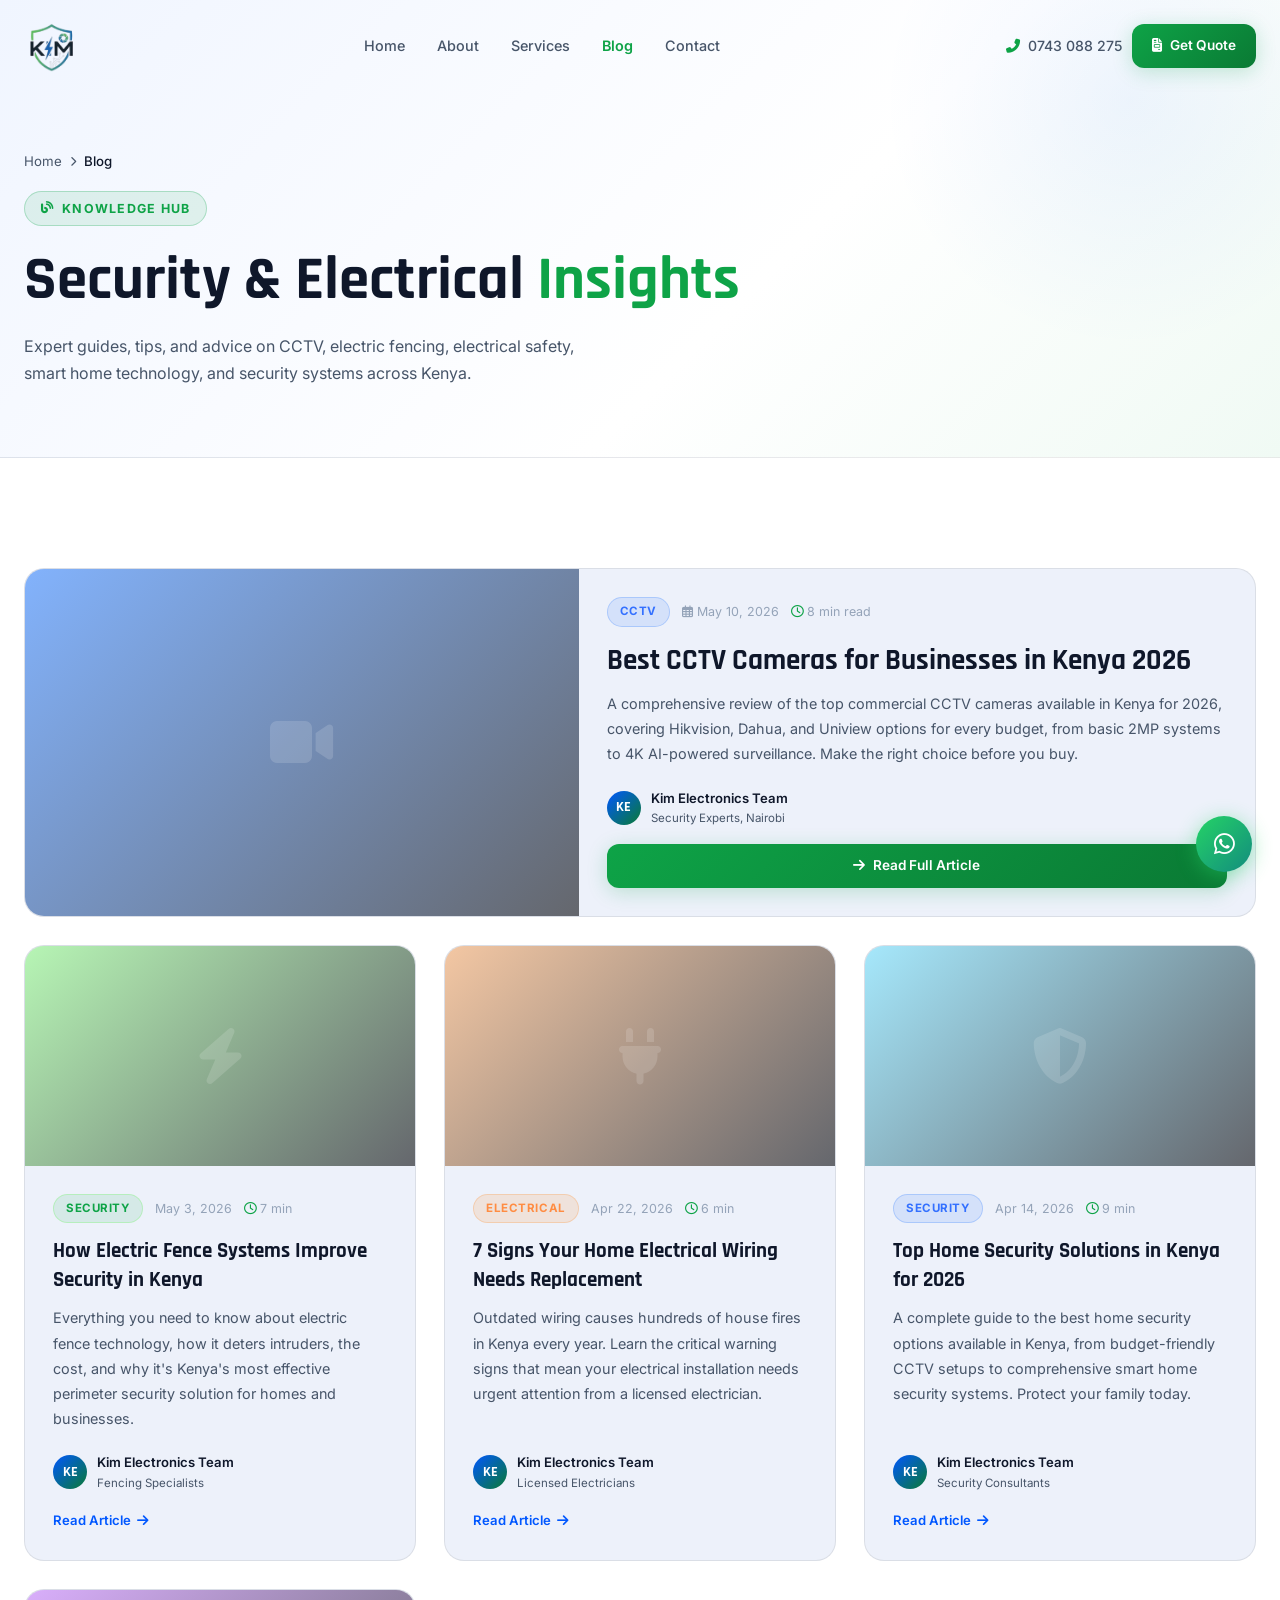
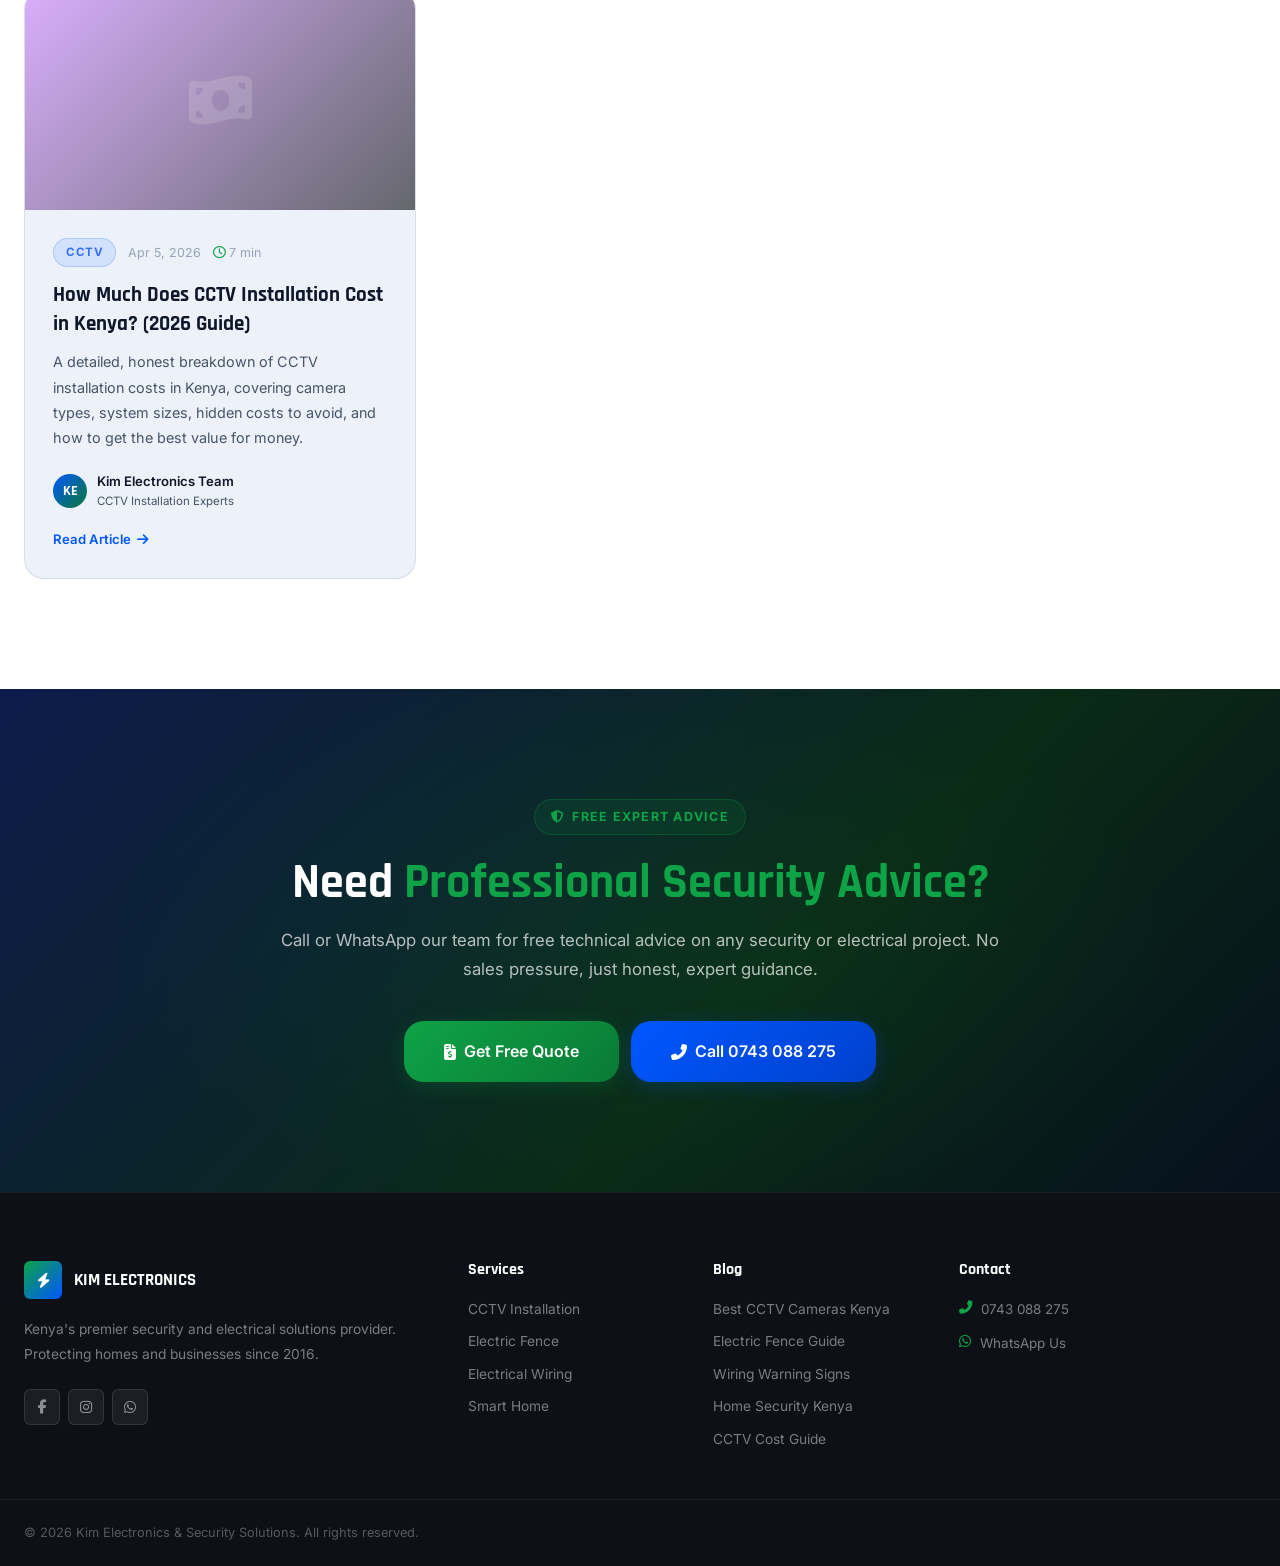
==== commit 705043e0: "Add logo image to navbar across all pages Replace placeholder bolt icon and text with actual Logo.pn" ====
--- a/blog/index.html
+++ b/blog/index.html
@@ -19,7 +19,7 @@
 <nav id="navbar">
   <div class="container">
     <div class="nav-inner">
-      <a href="../index.html" class="nav-logo"><div class="nav-logo-icon"><i class="fas fa-bolt"></i></div><div class="nav-logo-text">KIM ELECTRONICS<span>& Security Solutions</span></div></a>
+      <a href="../index.html" class="nav-logo" aria-label="Kim Electronics Home"><img src="../Images/Logo.png" alt="Kim Electronics & Security Solutions" class="nav-logo-img"></a>
       <div class="nav-links"><a href="../index.html">Home</a><a href="../about.html">About</a><a href="../services.html">Services</a><a href="index.html" class="active">Blog</a><a href="../contact.html">Contact</a></div>
       <div class="nav-cta"><a href="tel:+254743088275" class="nav-phone"><i class="fas fa-phone-alt"></i> 0743 088 275</a><a href="../contact.html" class="btn btn-primary btn-sm"><i class="fas fa-file-invoice"></i> Get Quote</a></div>
       <button class="nav-toggle" id="nav-toggle" aria-label="Toggle menu"><span></span><span></span><span></span></button>
--- a/css/style.css
+++ b/css/style.css
@@ -169,19 +169,8 @@
 .nav-inner {
   display: flex; align-items: center; justify-content: space-between; gap: 24px;
 }
-.nav-logo { display: flex; align-items: center; gap: 12px; flex-shrink: 0; }
-.nav-logo-icon {
-  width: 42px; height: 42px;
-  background: linear-gradient(135deg, var(--green), var(--blue));
-  border-radius: var(--radius-sm);
-  display: flex; align-items: center; justify-content: center;
-  font-size: 1.1rem; color: #fff;
-}
-.nav-logo-text {
-  font-family: var(--font-display); font-weight: 700; font-size: 1.15rem;
-  color: var(--text);
-}
-.nav-logo-text span { color: var(--text-muted); display: block; font-size: .72rem; font-weight: 500; letter-spacing: .04em; }
+.nav-logo { display: flex; align-items: center; flex-shrink: 0; }
+.nav-logo-img { height: 52px; width: auto; display: block; object-fit: contain; }
 .nav-links { display: flex; align-items: center; gap: 4px; }
 .nav-links a {
   padding: 8px 14px; border-radius: var(--radius-sm);
